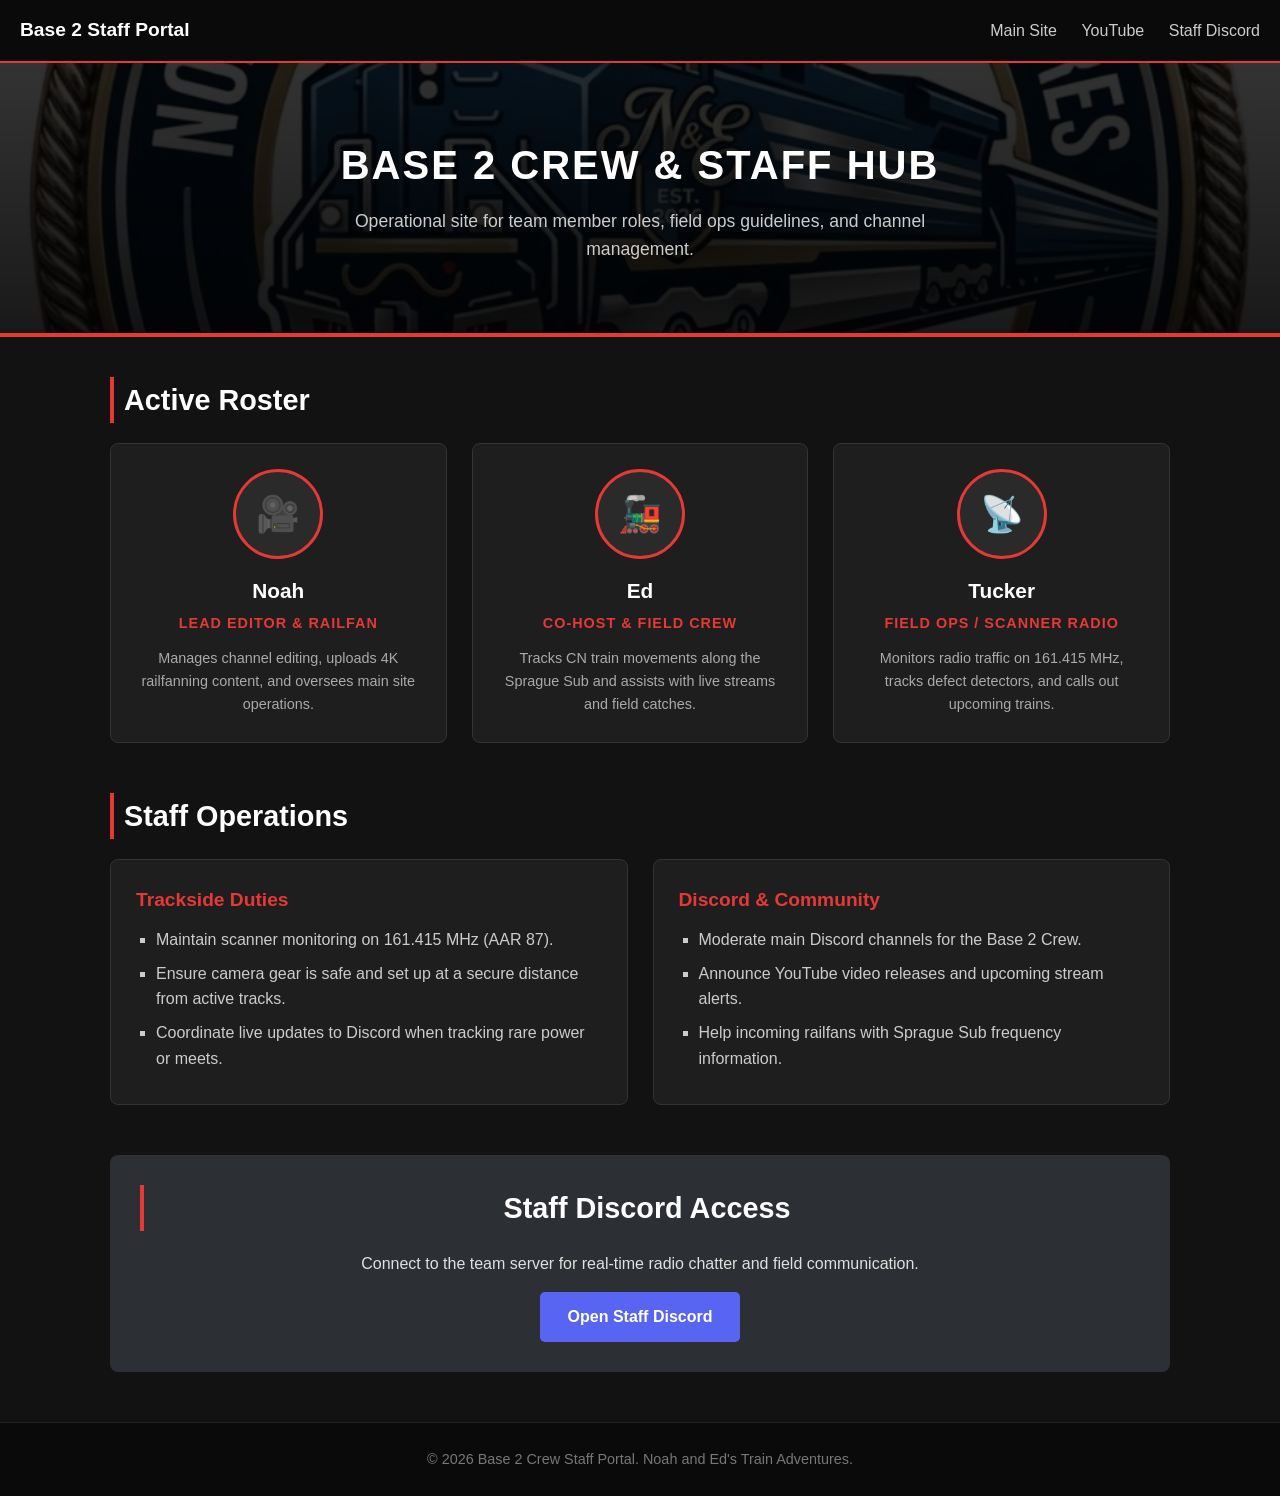
==== index.html @ 0d7846a9 "main" ====
<!DOCTYPE html>
<html lang="en">
<head>
    <meta charset="UTF-8">
    <meta name="viewport" content="width=device-width, initial-scale=1.0">
    <title>Base 2 Crew | Channel Staff Portal</title>
    <style>
        /* Modern Dark Theme Styling */
        * {
            box-sizing: border-box;
            margin: 0;
            padding: 0;
            font-family: 'Segoe UI', Tahoma, Geneva, Verdana, sans-serif;
        }

        body {
            background-color: #121212;
            color: #e0e0e0;
            line-height: 1.6;
        }

        /* Navigation Bar */
        nav {
            background-color: #0a0a0a;
            padding: 15px 20px;
            display: flex;
            justify-content: space-between;
            align-items: center;
            border-bottom: 2px solid #e53935;
        }

        nav .logo {
            font-size: 1.2rem;
            font-weight: bold;
            color: #fff;
            text-decoration: none;
        }

        nav .nav-links a {
            color: #ccc;
            text-decoration: none;
            margin-left: 20px;
            font-weight: 500;
            transition: color 0.3s ease;
        }

        nav .nav-links a:hover {
            color: #e53935;
        }

        /* Hero Header */
        header {
            background: linear-gradient(rgba(0, 0, 0, 0.8), rgba(0, 0, 0, 0.9)), 
                        url('logo.jpg') center/cover no-repeat;
            padding: 70px 20px;
            text-align: center;
            border-bottom: 4px solid #e53935;
        }

        header h1 {
            font-size: 2.5rem;
            color: #ffffff;
            margin-bottom: 10px;
            text-transform: uppercase;
            letter-spacing: 2px;
        }

        header p {
            font-size: 1.1rem;
            color: #cccccc;
            max-width: 600px;
            margin: 0 auto;
        }

        .container {
            max-width: 1100px;
            margin: 40px auto;
            padding: 0 20px;
        }

        h2 {
            font-size: 1.8rem;
            margin-bottom: 20px;
            color: #ffffff;
            border-left: 4px solid #e53935;
            padding-left: 10px;
        }

        /* Staff Roster Grid */
        .staff-grid {
            display: grid;
            grid-template-columns: repeat(auto-fit, minmax(280px, 1fr));
            gap: 25px;
            margin-bottom: 50px;
        }

        .staff-card {
            background-color: #1e1e1e;
            border-radius: 8px;
            border: 1px solid #333;
            padding: 25px;
            text-align: center;
            transition: transform 0.2s ease, border-color 0.2s ease;
        }

        .staff-card:hover {
            transform: translateY(-5px);
            border-color: #e53935;
        }

        .staff-avatar {
            width: 90px;
            height: 90px;
            border-radius: 50%;
            background-color: #2a2a2a;
            border: 3px solid #e53935;
            margin: 0 auto 15px auto;
            display: flex;
            align-items: center;
            justify-content: center;
            font-size: 2.2rem;
        }

        .staff-card h3 {
            color: #ffffff;
            font-size: 1.3rem;
            margin-bottom: 5px;
        }

        .staff-role {
            color: #e53935;
            font-weight: bold;
            font-size: 0.9rem;
            text-transform: uppercase;
            letter-spacing: 1px;
            margin-bottom: 12px;
            display: block;
        }

        .staff-desc {
            color: #aaa;
            font-size: 0.9rem;
        }

        /* Staff Guidelines & Ops Section */
        .ops-grid {
            display: grid;
            grid-template-columns: repeat(auto-fit, minmax(300px, 1fr));
            gap: 25px;
            margin-bottom: 50px;
        }

        .ops-card {
            background-color: #1e1e1e;
            padding: 25px;
            border-radius: 8px;
            border: 1px solid #333;
        }

        .ops-card h3 {
            color: #e53935;
            margin-bottom: 12px;
            font-size: 1.2rem;
        }

        .ops-card ul {
            list-style-type: square;
            margin-left: 20px;
            color: #ccc;
        }

        .ops-card li {
            margin-bottom: 8px;
        }

        /* Discord CTA */
        .discord-box {
            background-color: #2c2f33;
            padding: 30px;
            border-radius: 8px;
            text-align: center;
            margin-bottom: 50px;
        }

        .discord-btn {
            display: inline-block;
            background-color: #5865F2;
            color: white;
            padding: 12px 28px;
            border-radius: 5px;
            text-decoration: none;
            font-weight: bold;
            margin-top: 15px;
            transition: background 0.3s;
        }

        .discord-btn:hover {
            background-color: #4752C4;
        }

        footer {
            text-align: center;
            padding: 25px;
            background-color: #0a0a0a;
            color: #777;
            font-size: 0.9rem;
            border-top: 1px solid #222;
        }
    </style>
</head>
<body>

    <nav>
        <a href="index.html" class="logo">Base 2 Staff Portal</a>
        <div class="nav-links">
            <a href="https://noahandedsadventure.github.io/main-website/" target="_blank">Main Site</a>
            <a href="https://www.youtube.com/@NoahandEdsTrainadventures" target="_blank">YouTube</a>
            <a href="https://discord.com/invite/S9EEjTnTmt" target="_blank">Staff Discord</a>
        </div>
    </nav>

    <header>
        <h1>Base 2 Crew & Staff Hub</h1>
        <p>Operational site for team member roles, field ops guidelines, and channel management.</p>
    </header>

    <div class="container">

        <!-- Staff Roster Section -->
        <h2>Active Roster</h2>
        <div class="staff-grid">
            
            <div class="staff-card">
                <div class="staff-avatar">🎥</div>
                <h3>Noah</h3>
                <span class="staff-role">Lead Editor & Railfan</span>
                <p class="staff-desc">Manages channel editing, uploads 4K railfanning content, and oversees main site operations.</p>
            </div>

            <div class="staff-card">
                <div class="staff-avatar">🚂</div>
                <h3>Ed</h3>
                <span class="staff-role">Co-Host & Field Crew</span>
                <p class="staff-desc">Tracks CN train movements along the Sprague Sub and assists with live streams and field catches.</p>
            </div>

            <div class="staff-card">
                <div class="staff-avatar">📡</div>
                <h3>Tucker</h3>
                <span class="staff-role">Field Ops / Scanner Radio</span>
                <p class="staff-desc">Monitors radio traffic on 161.415 MHz, tracks defect detectors, and calls out upcoming trains.</p>
            </div>

        </div>

        <!-- Operations & Staff Responsibilities -->
        <h2>Staff Operations</h2>
        <div class="ops-grid">
            <div class="ops-card">
                <h3>Trackside Duties</h3>
                <ul>
                    <li>Maintain scanner monitoring on 161.415 MHz (AAR 87).</li>
                    <li>Ensure camera gear is safe and set up at a secure distance from active tracks.</li>
                    <li>Coordinate live updates to Discord when tracking rare power or meets.</li>
                </ul>
            </div>

            <div class="ops-card">
                <h3>Discord & Community</h3>
                <ul>
                    <li>Moderate main Discord channels for the Base 2 Crew.</li>
                    <li>Announce YouTube video releases and upcoming stream alerts.</li>
                    <li>Help incoming railfans with Sprague Sub frequency information.</li>
                </ul>
            </div>
        </div>

        <!-- Discord Access -->
        <div class="discord-box">
            <h2>Staff Discord Access</h2>
            <p>Connect to the team server for real-time radio chatter and field communication.</p>
            <a href="https://discord.com/invite/S9EEjTnTmt" target="_blank" class="discord-btn">Open Staff Discord</a>
        </div>

    </div>

    <footer>
        <p>&copy; 2026 Base 2 Crew Staff Portal. Noah and Ed's Train Adventures.</p>
    </footer>

</body>
</html>
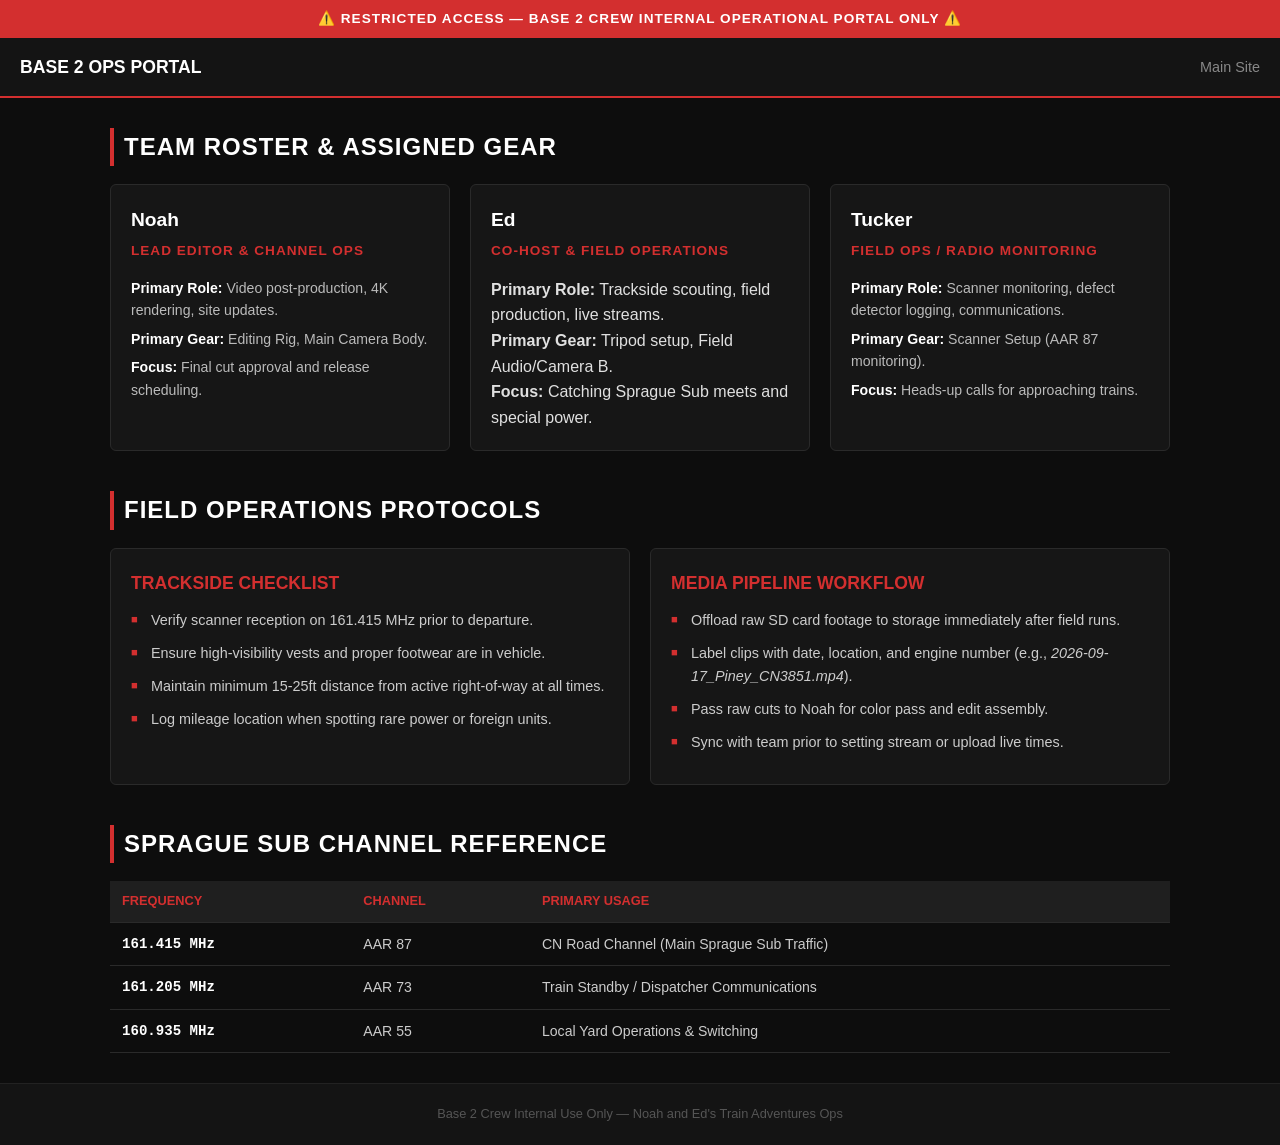
==== commit e94a661c: "Revamp staff portal layout and design Updated internal staff portal with new styling and content." ====
--- a/index.html
+++ b/index.html
@@ -3,9 +3,8 @@
 <head>
     <meta charset="UTF-8">
     <meta name="viewport" content="width=device-width, initial-scale=1.0">
-    <title>Base 2 Crew | Channel Staff Portal</title>
+    <title>[INTERNAL] Staff Ops Portal | Base 2 Crew</title>
     <style>
-        /* Modern Dark Theme Styling */
         * {
             box-sizing: border-box;
             margin: 0;
@@ -14,279 +13,306 @@
         }
 
         body {
-            background-color: #121212;
+            background-color: #0d0d0d;
             color: #e0e0e0;
             line-height: 1.6;
         }
 
+        /* Top Warning Banner */
+        .internal-banner {
+            background-color: #d32f2f;
+            color: #ffffff;
+            text-align: center;
+            padding: 8px 15px;
+            font-size: 0.85rem;
+            font-weight: bold;
+            letter-spacing: 1px;
+            text-transform: uppercase;
+        }
+
         /* Navigation Bar */
         nav {
-            background-color: #0a0a0a;
+            background-color: #141414;
             padding: 15px 20px;
             display: flex;
             justify-content: space-between;
             align-items: center;
-            border-bottom: 2px solid #e53935;
+            border-bottom: 2px solid #d32f2f;
         }
 
         nav .logo {
-            font-size: 1.2rem;
+            font-size: 1.1rem;
             font-weight: bold;
             color: #fff;
             text-decoration: none;
         }
 
         nav .nav-links a {
-            color: #ccc;
+            color: #888;
             text-decoration: none;
             margin-left: 20px;
+            font-size: 0.9rem;
             font-weight: 500;
             transition: color 0.3s ease;
         }
 
         nav .nav-links a:hover {
-            color: #e53935;
-        }
-
-        /* Hero Header */
-        header {
-            background: linear-gradient(rgba(0, 0, 0, 0.8), rgba(0, 0, 0, 0.9)), 
-                        url('logo.jpg') center/cover no-repeat;
-            padding: 70px 20px;
-            text-align: center;
-            border-bottom: 4px solid #e53935;
-        }
-
-        header h1 {
-            font-size: 2.5rem;
-            color: #ffffff;
-            margin-bottom: 10px;
-            text-transform: uppercase;
-            letter-spacing: 2px;
-        }
-
-        header p {
-            font-size: 1.1rem;
-            color: #cccccc;
-            max-width: 600px;
-            margin: 0 auto;
+            color: #d32f2f;
         }
 
         .container {
             max-width: 1100px;
-            margin: 40px auto;
+            margin: 30px auto;
             padding: 0 20px;
         }
 
         h2 {
-            font-size: 1.8rem;
-            margin-bottom: 20px;
+            font-size: 1.5rem;
+            margin-bottom: 18px;
             color: #ffffff;
-            border-left: 4px solid #e53935;
+            border-left: 4px solid #d32f2f;
             padding-left: 10px;
-        }
-
-        /* Staff Roster Grid */
-        .staff-grid {
+            text-transform: uppercase;
+            letter-spacing: 1px;
+        }
+
+        /* Internal Roster Cards */
+        .roster-grid {
             display: grid;
-            grid-template-columns: repeat(auto-fit, minmax(280px, 1fr));
-            gap: 25px;
-            margin-bottom: 50px;
+            grid-template-columns: repeat(auto-fit, minmax(300px, 1fr));
+            gap: 20px;
+            margin-bottom: 40px;
         }
 
         .staff-card {
-            background-color: #1e1e1e;
-            border-radius: 8px;
-            border: 1px solid #333;
-            padding: 25px;
-            text-align: center;
-            transition: transform 0.2s ease, border-color 0.2s ease;
-        }
-
-        .staff-card:hover {
-            transform: translateY(-5px);
-            border-color: #e53935;
-        }
-
-        .staff-avatar {
-            width: 90px;
-            height: 90px;
-            border-radius: 50%;
-            background-color: #2a2a2a;
-            border: 3px solid #e53935;
-            margin: 0 auto 15px auto;
-            display: flex;
-            align-items: center;
-            justify-content: center;
-            font-size: 2.2rem;
+            background-color: #161616;
+            border-radius: 6px;
+            border: 1px solid #2a2a2a;
+            padding: 20px;
         }
 
         .staff-card h3 {
             color: #ffffff;
-            font-size: 1.3rem;
-            margin-bottom: 5px;
+            font-size: 1.2rem;
+            margin-bottom: 4px;
         }
 
         .staff-role {
-            color: #e53935;
+            color: #d32f2f;
             font-weight: bold;
-            font-size: 0.9rem;
+            font-size: 0.85rem;
             text-transform: uppercase;
             letter-spacing: 1px;
-            margin-bottom: 12px;
+            margin-bottom: 15px;
             display: block;
         }
 
-        .staff-desc {
-            color: #aaa;
-            font-size: 0.9rem;
-        }
-
-        /* Staff Guidelines & Ops Section */
+        .staff-details {
+            font-size: 0.88rem;
+            color: #bbb;
+        }
+
+        .staff-details p {
+            margin-bottom: 6px;
+        }
+
+        .staff-details strong {
+            color: #fff;
+        }
+
+        /* Ops Grid */
         .ops-grid {
             display: grid;
-            grid-template-columns: repeat(auto-fit, minmax(300px, 1fr));
-            gap: 25px;
-            margin-bottom: 50px;
+            grid-template-columns: repeat(auto-fit, minmax(320px, 1fr));
+            gap: 20px;
+            margin-bottom: 40px;
         }
 
         .ops-card {
-            background-color: #1e1e1e;
-            padding: 25px;
-            border-radius: 8px;
-            border: 1px solid #333;
+            background-color: #161616;
+            padding: 20px;
+            border-radius: 6px;
+            border: 1px solid #2a2a2a;
         }
 
         .ops-card h3 {
-            color: #e53935;
+            color: #d32f2f;
             margin-bottom: 12px;
-            font-size: 1.2rem;
+            font-size: 1.1rem;
+            text-transform: uppercase;
         }
 
         .ops-card ul {
-            list-style-type: square;
-            margin-left: 20px;
+            list-style-type: none;
+        }
+
+        .ops-card li {
+            position: relative;
+            padding-left: 20px;
+            margin-bottom: 10px;
+            font-size: 0.9rem;
             color: #ccc;
         }
 
-        .ops-card li {
-            margin-bottom: 8px;
-        }
-
-        /* Discord CTA */
-        .discord-box {
-            background-color: #2c2f33;
-            padding: 30px;
-            border-radius: 8px;
-            text-align: center;
-            margin-bottom: 50px;
-        }
-
-        .discord-btn {
-            display: inline-block;
-            background-color: #5865F2;
-            color: white;
-            padding: 12px 28px;
-            border-radius: 5px;
-            text-decoration: none;
+        .ops-card li::before {
+            content: "■";
+            color: #d32f2f;
+            font-size: 0.7rem;
+            position: absolute;
+            left: 0;
+            top: 2px;
+        }
+
+        /* Radio Quick Ref Table */
+        .freq-table {
+            width: 100%;
+            border-collapse: collapse;
+            margin-top: 10px;
+            font-size: 0.88rem;
+        }
+
+        .freq-table th, .freq-table td {
+            padding: 10px 12px;
+            text-align: left;
+            border-bottom: 1px solid #2a2a2a;
+        }
+
+        .freq-table th {
+            background-color: #1f1f1f;
+            color: #d32f2f;
+            text-transform: uppercase;
+            font-size: 0.8rem;
+        }
+
+        .freq-table td {
+            color: #ccc;
+        }
+
+        .freq-table td.code {
+            font-family: monospace;
             font-weight: bold;
-            margin-top: 15px;
-            transition: background 0.3s;
-        }
-
-        .discord-btn:hover {
-            background-color: #4752C4;
+            color: #fff;
         }
 
         footer {
             text-align: center;
-            padding: 25px;
-            background-color: #0a0a0a;
-            color: #777;
-            font-size: 0.9rem;
+            padding: 20px;
+            background-color: #141414;
+            color: #555;
+            font-size: 0.8rem;
             border-top: 1px solid #222;
         }
     </style>
 </head>
 <body>
 
+    <div class="internal-banner">
+        ⚠️ RESTRICTED ACCESS — BASE 2 CREW INTERNAL OPERATIONAL PORTAL ONLY ⚠️
+    </div>
+
     <nav>
-        <a href="index.html" class="logo">Base 2 Staff Portal</a>
+        <a href="index.html" class="logo">BASE 2 OPS PORTAL</a>
         <div class="nav-links">
             <a href="https://noahandedsadventure.github.io/main-website/" target="_blank">Main Site</a>
-            <a href="https://www.youtube.com/@NoahandEdsTrainadventures" target="_blank">YouTube</a>
-            <a href="https://discord.com/invite/S9EEjTnTmt" target="_blank">Staff Discord</a>
         </div>
     </nav>
 
-    <header>
-        <h1>Base 2 Crew & Staff Hub</h1>
-        <p>Operational site for team member roles, field ops guidelines, and channel management.</p>
-    </header>
-
     <div class="container">
 
-        <!-- Staff Roster Section -->
-        <h2>Active Roster</h2>
-        <div class="staff-grid">
+        <!-- Internal Team Directory -->
+        <h2>Team Roster & Assigned Gear</h2>
+        <div class="roster-grid">
             
             <div class="staff-card">
-                <div class="staff-avatar">🎥</div>
                 <h3>Noah</h3>
-                <span class="staff-role">Lead Editor & Railfan</span>
-                <p class="staff-desc">Manages channel editing, uploads 4K railfanning content, and oversees main site operations.</p>
+                <span class="staff-role">Lead Editor & Channel Ops</span>
+                <div class="staff-details">
+                    <p><strong>Primary Role:</strong> Video post-production, 4K rendering, site updates.</p>
+                    <p><strong>Primary Gear:</strong> Editing Rig, Main Camera Body.</p>
+                    <p><strong>Focus:</strong> Final cut approval and release scheduling.</p>
+                </div>
             </div>
 
             <div class="staff-card">
-                <div class="staff-avatar">🚂</div>
                 <h3>Ed</h3>
-                <span class="staff-role">Co-Host & Field Crew</span>
-                <p class="staff-desc">Tracks CN train movements along the Sprague Sub and assists with live streams and field catches.</p>
+                <span class="staff-role">Co-Host & Field Operations</span>
+                <p class="staff-details">
+                    <p><strong>Primary Role:</strong> Trackside scouting, field production, live streams.</p>
+                    <p><strong>Primary Gear:</strong> Tripod setup, Field Audio/Camera B.</p>
+                    <p><strong>Focus:</strong> Catching Sprague Sub meets and special power.</p>
+                </p>
             </div>
 
             <div class="staff-card">
-                <div class="staff-avatar">📡</div>
                 <h3>Tucker</h3>
-                <span class="staff-role">Field Ops / Scanner Radio</span>
-                <p class="staff-desc">Monitors radio traffic on 161.415 MHz, tracks defect detectors, and calls out upcoming trains.</p>
+                <span class="staff-role">Field Ops / Radio Monitoring</span>
+                <div class="staff-details">
+                    <p><strong>Primary Role:</strong> Scanner monitoring, defect detector logging, communications.</p>
+                    <p><strong>Primary Gear:</strong> Scanner Setup (AAR 87 monitoring).</p>
+                    <p><strong>Focus:</strong> Heads-up calls for approaching trains.</p>
+                </div>
             </div>
 
         </div>
 
-        <!-- Operations & Staff Responsibilities -->
-        <h2>Staff Operations</h2>
+        <!-- Operations & Safety Checklist -->
+        <h2>Field Operations Protocols</h2>
         <div class="ops-grid">
             <div class="ops-card">
-                <h3>Trackside Duties</h3>
+                <h3>Trackside Checklist</h3>
                 <ul>
-                    <li>Maintain scanner monitoring on 161.415 MHz (AAR 87).</li>
-                    <li>Ensure camera gear is safe and set up at a secure distance from active tracks.</li>
-                    <li>Coordinate live updates to Discord when tracking rare power or meets.</li>
+                    <li>Verify scanner reception on 161.415 MHz prior to departure.</li>
+                    <li>Ensure high-visibility vests and proper footwear are in vehicle.</li>
+                    <li>Maintain minimum 15-25ft distance from active right-of-way at all times.</li>
+                    <li>Log mileage location when spotting rare power or foreign units.</li>
                 </ul>
             </div>
 
             <div class="ops-card">
-                <h3>Discord & Community</h3>
+                <h3>Media Pipeline Workflow</h3>
                 <ul>
-                    <li>Moderate main Discord channels for the Base 2 Crew.</li>
-                    <li>Announce YouTube video releases and upcoming stream alerts.</li>
-                    <li>Help incoming railfans with Sprague Sub frequency information.</li>
+                    <li>Offload raw SD card footage to storage immediately after field runs.</li>
+                    <li>Label clips with date, location, and engine number (e.g., <i>2026-09-17_Piney_CN3851.mp4</i>).</li>
+                    <li>Pass raw cuts to Noah for color pass and edit assembly.</li>
+                    <li>Sync with team prior to setting stream or upload live times.</li>
                 </ul>
             </div>
         </div>
 
-        <!-- Discord Access -->
-        <div class="discord-box">
-            <h2>Staff Discord Access</h2>
-            <p>Connect to the team server for real-time radio chatter and field communication.</p>
-            <a href="https://discord.com/invite/S9EEjTnTmt" target="_blank" class="discord-btn">Open Staff Discord</a>
-        </div>
+        <!-- Technical Radio Reference -->
+        <h2>Sprague Sub Channel Reference</h2>
+        <table class="freq-table">
+            <thead>
+                <tr>
+                    <th>Frequency</th>
+                    <th>Channel</th>
+                    <th>Primary Usage</th>
+                </tr>
+            </thead>
+            <tbody>
+                <tr>
+                    <td class="code">161.415 MHz</td>
+                    <td>AAR 87</td>
+                    <td>CN Road Channel (Main Sprague Sub Traffic)</td>
+                </tr>
+                <tr>
+                    <td class="code">161.205 MHz</td>
+                    <td>AAR 73</td>
+                    <td>Train Standby / Dispatcher Communications</td>
+                </tr>
+                <tr>
+                    <td class="code">160.935 MHz</td>
+                    <td>AAR 55</td>
+                    <td>Local Yard Operations & Switching</td>
+                </tr>
+            </tbody>
+        </table>
 
     </div>
 
     <footer>
-        <p>&copy; 2026 Base 2 Crew Staff Portal. Noah and Ed's Train Adventures.</p>
+        <p>Base 2 Crew Internal Use Only — Noah and Ed's Train Adventures Ops</p>
     </footer>
 
 </body>
-</html>+</html>
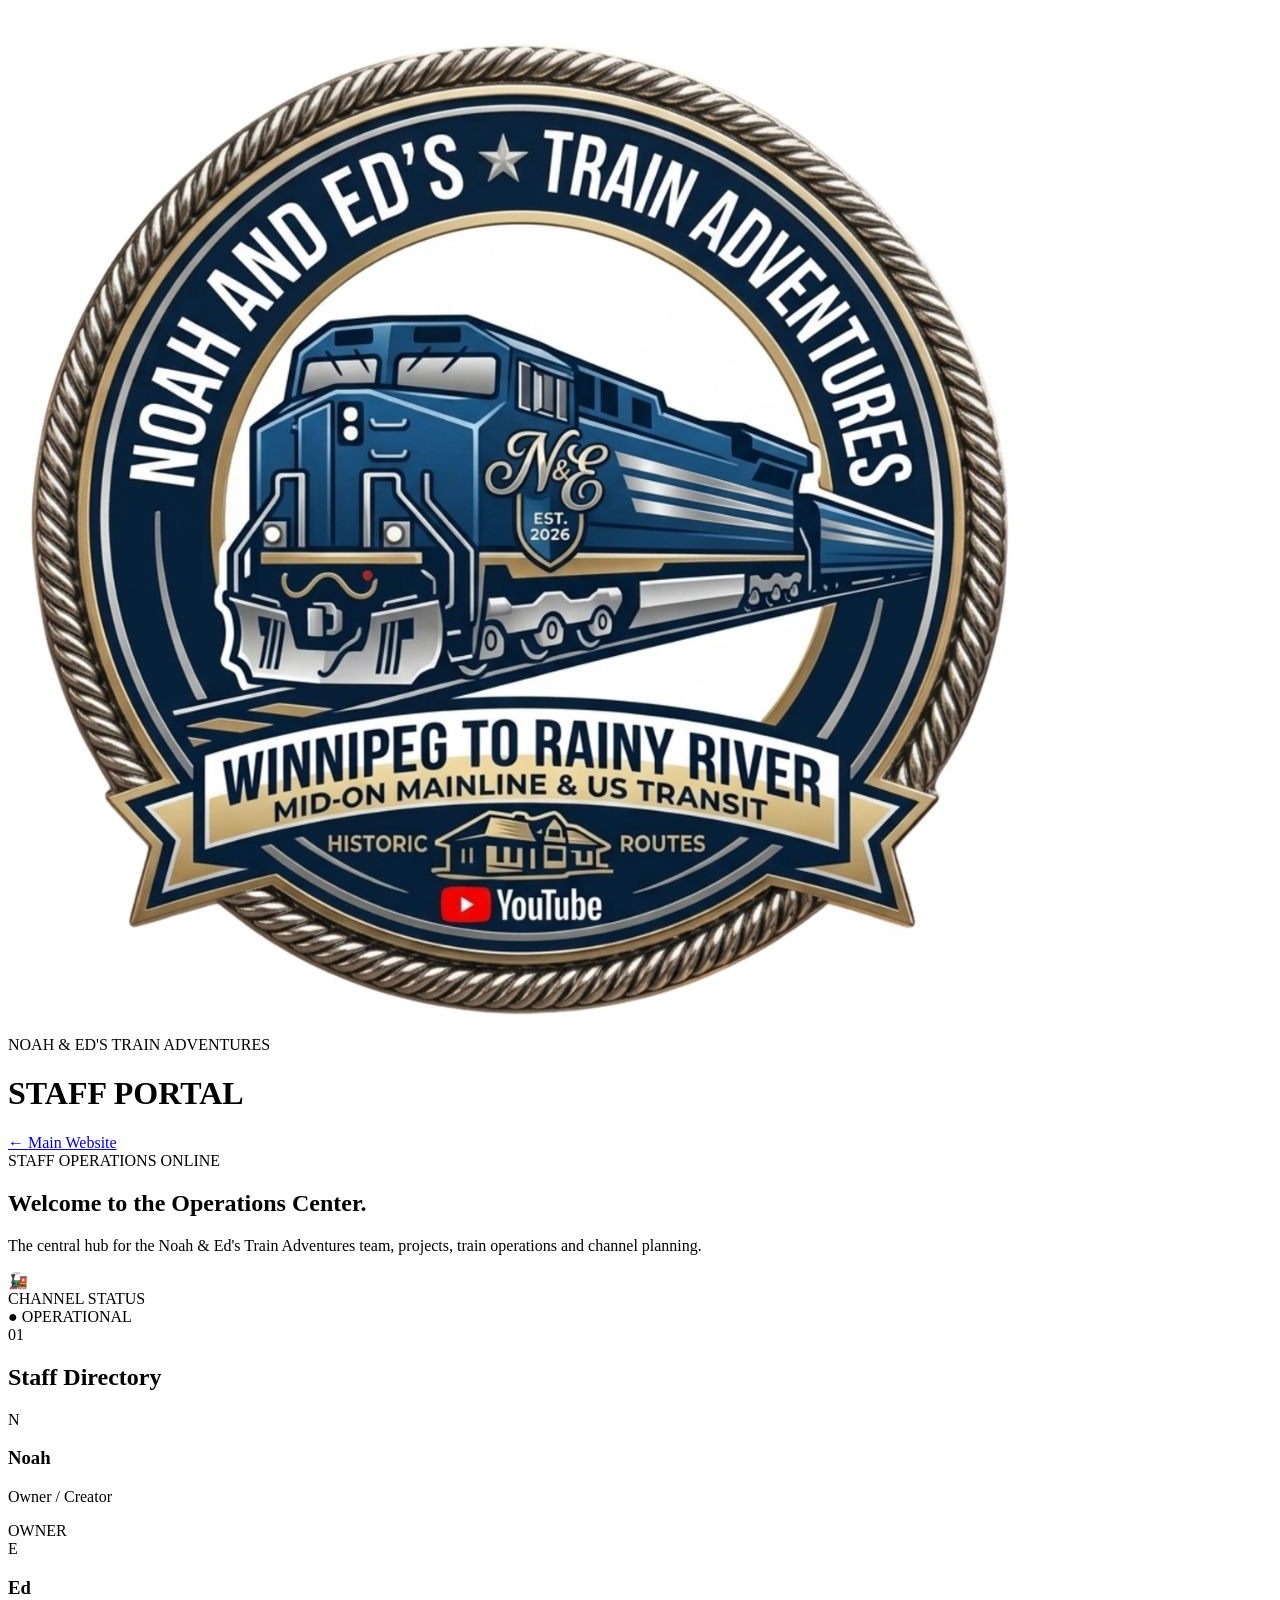
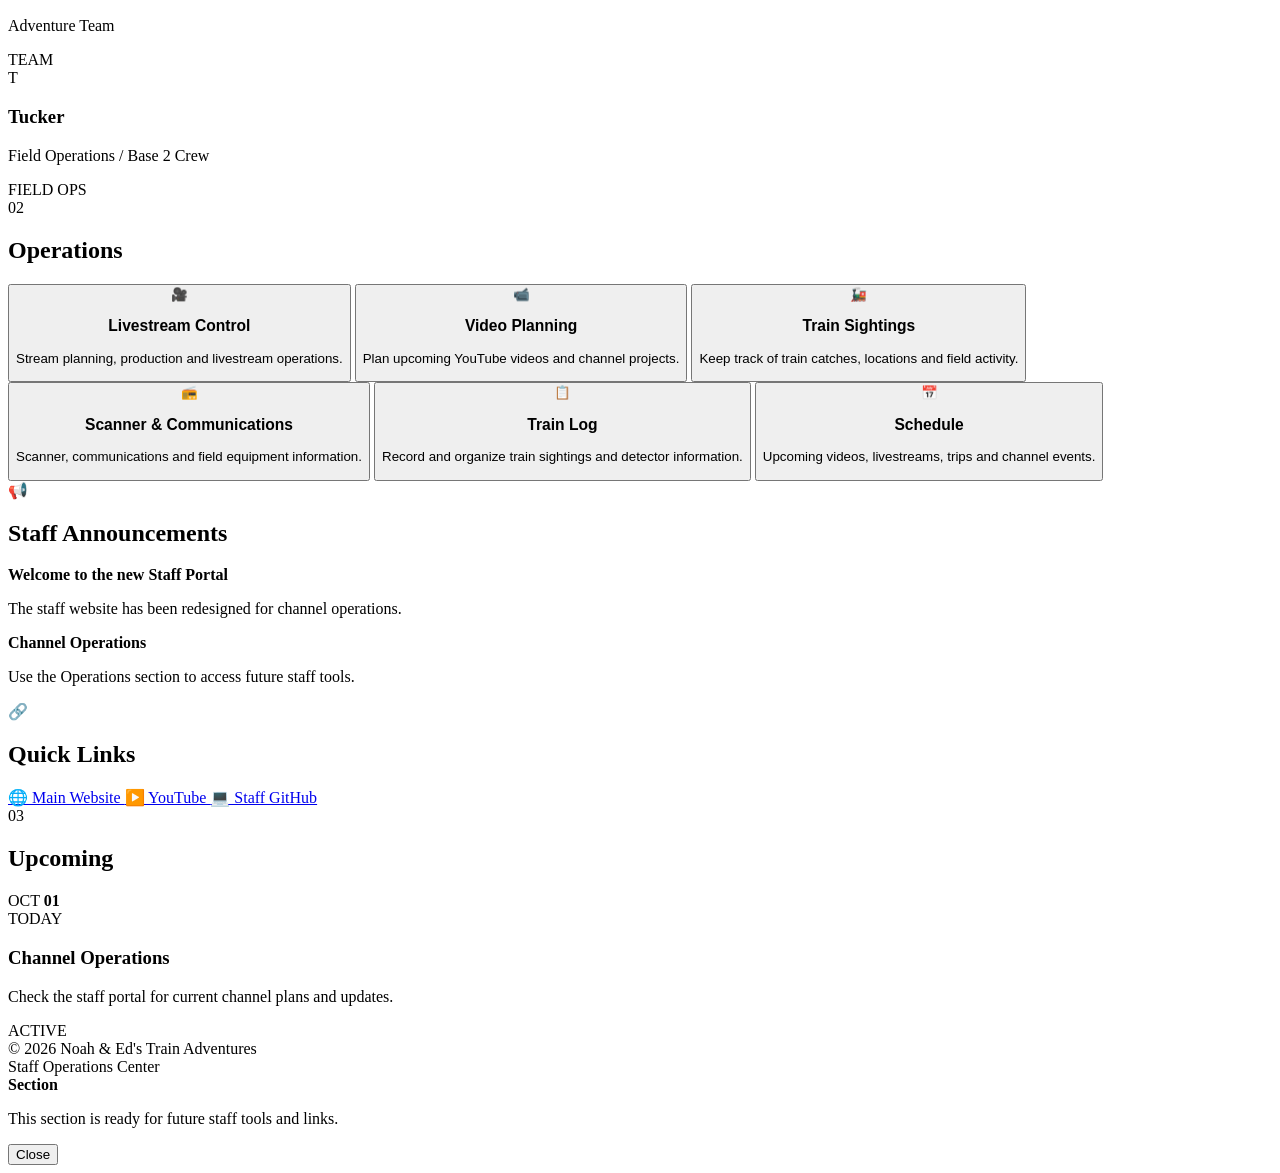
==== commit 21b56549: "Update index.html" ====
--- a/index.html
+++ b/index.html
@@ -3,316 +3,525 @@
 <head>
     <meta charset="UTF-8">
     <meta name="viewport" content="width=device-width, initial-scale=1.0">
-    <title>[INTERNAL] Staff Ops Portal | Base 2 Crew</title>
-    <style>
-        * {
-            box-sizing: border-box;
-            margin: 0;
-            padding: 0;
-            font-family: 'Segoe UI', Tahoma, Geneva, Verdana, sans-serif;
-        }
-
-        body {
-            background-color: #0d0d0d;
-            color: #e0e0e0;
-            line-height: 1.6;
-        }
-
-        /* Top Warning Banner */
-        .internal-banner {
-            background-color: #d32f2f;
-            color: #ffffff;
-            text-align: center;
-            padding: 8px 15px;
-            font-size: 0.85rem;
-            font-weight: bold;
-            letter-spacing: 1px;
-            text-transform: uppercase;
-        }
-
-        /* Navigation Bar */
-        nav {
-            background-color: #141414;
-            padding: 15px 20px;
-            display: flex;
-            justify-content: space-between;
-            align-items: center;
-            border-bottom: 2px solid #d32f2f;
-        }
-
-        nav .logo {
-            font-size: 1.1rem;
-            font-weight: bold;
-            color: #fff;
-            text-decoration: none;
-        }
-
-        nav .nav-links a {
-            color: #888;
-            text-decoration: none;
-            margin-left: 20px;
-            font-size: 0.9rem;
-            font-weight: 500;
-            transition: color 0.3s ease;
-        }
-
-        nav .nav-links a:hover {
-            color: #d32f2f;
-        }
-
-        .container {
-            max-width: 1100px;
-            margin: 30px auto;
-            padding: 0 20px;
-        }
-
-        h2 {
-            font-size: 1.5rem;
-            margin-bottom: 18px;
-            color: #ffffff;
-            border-left: 4px solid #d32f2f;
-            padding-left: 10px;
-            text-transform: uppercase;
-            letter-spacing: 1px;
-        }
-
-        /* Internal Roster Cards */
-        .roster-grid {
-            display: grid;
-            grid-template-columns: repeat(auto-fit, minmax(300px, 1fr));
-            gap: 20px;
-            margin-bottom: 40px;
-        }
-
-        .staff-card {
-            background-color: #161616;
-            border-radius: 6px;
-            border: 1px solid #2a2a2a;
-            padding: 20px;
-        }
-
-        .staff-card h3 {
-            color: #ffffff;
-            font-size: 1.2rem;
-            margin-bottom: 4px;
-        }
-
-        .staff-role {
-            color: #d32f2f;
-            font-weight: bold;
-            font-size: 0.85rem;
-            text-transform: uppercase;
-            letter-spacing: 1px;
-            margin-bottom: 15px;
-            display: block;
-        }
-
-        .staff-details {
-            font-size: 0.88rem;
-            color: #bbb;
-        }
-
-        .staff-details p {
-            margin-bottom: 6px;
-        }
-
-        .staff-details strong {
-            color: #fff;
-        }
-
-        /* Ops Grid */
-        .ops-grid {
-            display: grid;
-            grid-template-columns: repeat(auto-fit, minmax(320px, 1fr));
-            gap: 20px;
-            margin-bottom: 40px;
-        }
-
-        .ops-card {
-            background-color: #161616;
-            padding: 20px;
-            border-radius: 6px;
-            border: 1px solid #2a2a2a;
-        }
-
-        .ops-card h3 {
-            color: #d32f2f;
-            margin-bottom: 12px;
-            font-size: 1.1rem;
-            text-transform: uppercase;
-        }
-
-        .ops-card ul {
-            list-style-type: none;
-        }
-
-        .ops-card li {
-            position: relative;
-            padding-left: 20px;
-            margin-bottom: 10px;
-            font-size: 0.9rem;
-            color: #ccc;
-        }
-
-        .ops-card li::before {
-            content: "■";
-            color: #d32f2f;
-            font-size: 0.7rem;
-            position: absolute;
-            left: 0;
-            top: 2px;
-        }
-
-        /* Radio Quick Ref Table */
-        .freq-table {
-            width: 100%;
-            border-collapse: collapse;
-            margin-top: 10px;
-            font-size: 0.88rem;
-        }
-
-        .freq-table th, .freq-table td {
-            padding: 10px 12px;
-            text-align: left;
-            border-bottom: 1px solid #2a2a2a;
-        }
-
-        .freq-table th {
-            background-color: #1f1f1f;
-            color: #d32f2f;
-            text-transform: uppercase;
-            font-size: 0.8rem;
-        }
-
-        .freq-table td {
-            color: #ccc;
-        }
-
-        .freq-table td.code {
-            font-family: monospace;
-            font-weight: bold;
-            color: #fff;
-        }
-
-        footer {
-            text-align: center;
-            padding: 20px;
-            background-color: #141414;
-            color: #555;
-            font-size: 0.8rem;
-            border-top: 1px solid #222;
-        }
-    </style>
+
+    <title>Staff Portal | Noah & Ed's Train Adventures</title>
+
+    <link rel="stylesheet" href="style.css">
 </head>
+
 <body>
 
-    <div class="internal-banner">
-        ⚠️ RESTRICTED ACCESS — BASE 2 CREW INTERNAL OPERATIONAL PORTAL ONLY ⚠️
+<header class="topbar">
+
+    <div class="brand">
+
+        <img src="logo.jpg"
+             alt="Noah & Ed's Train Adventures"
+             class="logo">
+
+        <div>
+            <div class="eyebrow">
+                NOAH & ED'S TRAIN ADVENTURES
+            </div>
+
+            <h1>STAFF PORTAL</h1>
+        </div>
+
     </div>
 
-    <nav>
-        <a href="index.html" class="logo">BASE 2 OPS PORTAL</a>
-        <div class="nav-links">
-            <a href="https://noahandedsadventure.github.io/main-website/" target="_blank">Main Site</a>
-        </div>
-    </nav>
-
-    <div class="container">
-
-        <!-- Internal Team Directory -->
-        <h2>Team Roster & Assigned Gear</h2>
-        <div class="roster-grid">
-            
+    <a
+        href="https://noahandedsadventure.github.io/main-website/"
+        class="back-button">
+        ← Main Website
+    </a>
+
+</header>
+
+
+<main>
+
+    <!-- HERO -->
+
+    <section class="hero">
+
+        <div class="hero-content">
+
+            <div class="online-status">
+                <span class="status-dot"></span>
+                STAFF OPERATIONS ONLINE
+            </div>
+
+            <h2>
+                Welcome to the
+                <span>Operations Center.</span>
+            </h2>
+
+            <p>
+                The central hub for the Noah & Ed's Train Adventures
+                team, projects, train operations and channel planning.
+            </p>
+
+        </div>
+
+
+        <div class="status-card">
+
+            <div class="train-icon">
+                🚂
+            </div>
+
+            <div>
+                <div class="status-title">
+                    CHANNEL STATUS
+                </div>
+
+                <div class="status-online">
+                    ● OPERATIONAL
+                </div>
+            </div>
+
+        </div>
+
+    </section>
+
+
+
+    <!-- STAFF -->
+
+    <section class="section">
+
+        <div class="section-header">
+
+            <span>01</span>
+
+            <h2>Staff Directory</h2>
+
+        </div>
+
+
+        <div class="staff-grid">
+
+
+            <div class="staff-card owner">
+
+                <div class="avatar">
+                    N
+                </div>
+
+                <div>
+
+                    <h3>Noah</h3>
+
+                    <p>
+                        Owner / Creator
+                    </p>
+
+                    <span class="badge">
+                        OWNER
+                    </span>
+
+                </div>
+
+            </div>
+
+
+
             <div class="staff-card">
-                <h3>Noah</h3>
-                <span class="staff-role">Lead Editor & Channel Ops</span>
-                <div class="staff-details">
-                    <p><strong>Primary Role:</strong> Video post-production, 4K rendering, site updates.</p>
-                    <p><strong>Primary Gear:</strong> Editing Rig, Main Camera Body.</p>
-                    <p><strong>Focus:</strong> Final cut approval and release scheduling.</p>
-                </div>
-            </div>
+
+                <div class="avatar">
+                    E
+                </div>
+
+                <div>
+
+                    <h3>Ed</h3>
+
+                    <p>
+                        Adventure Team
+                    </p>
+
+                    <span class="badge">
+                        TEAM
+                    </span>
+
+                </div>
+
+            </div>
+
+
 
             <div class="staff-card">
-                <h3>Ed</h3>
-                <span class="staff-role">Co-Host & Field Operations</span>
-                <p class="staff-details">
-                    <p><strong>Primary Role:</strong> Trackside scouting, field production, live streams.</p>
-                    <p><strong>Primary Gear:</strong> Tripod setup, Field Audio/Camera B.</p>
-                    <p><strong>Focus:</strong> Catching Sprague Sub meets and special power.</p>
-                </p>
-            </div>
-
-            <div class="staff-card">
-                <h3>Tucker</h3>
-                <span class="staff-role">Field Ops / Radio Monitoring</span>
-                <div class="staff-details">
-                    <p><strong>Primary Role:</strong> Scanner monitoring, defect detector logging, communications.</p>
-                    <p><strong>Primary Gear:</strong> Scanner Setup (AAR 87 monitoring).</p>
-                    <p><strong>Focus:</strong> Heads-up calls for approaching trains.</p>
-                </div>
-            </div>
-
-        </div>
-
-        <!-- Operations & Safety Checklist -->
-        <h2>Field Operations Protocols</h2>
-        <div class="ops-grid">
-            <div class="ops-card">
-                <h3>Trackside Checklist</h3>
-                <ul>
-                    <li>Verify scanner reception on 161.415 MHz prior to departure.</li>
-                    <li>Ensure high-visibility vests and proper footwear are in vehicle.</li>
-                    <li>Maintain minimum 15-25ft distance from active right-of-way at all times.</li>
-                    <li>Log mileage location when spotting rare power or foreign units.</li>
-                </ul>
-            </div>
-
-            <div class="ops-card">
-                <h3>Media Pipeline Workflow</h3>
-                <ul>
-                    <li>Offload raw SD card footage to storage immediately after field runs.</li>
-                    <li>Label clips with date, location, and engine number (e.g., <i>2026-09-17_Piney_CN3851.mp4</i>).</li>
-                    <li>Pass raw cuts to Noah for color pass and edit assembly.</li>
-                    <li>Sync with team prior to setting stream or upload live times.</li>
-                </ul>
-            </div>
-        </div>
-
-        <!-- Technical Radio Reference -->
-        <h2>Sprague Sub Channel Reference</h2>
-        <table class="freq-table">
-            <thead>
-                <tr>
-                    <th>Frequency</th>
-                    <th>Channel</th>
-                    <th>Primary Usage</th>
-                </tr>
-            </thead>
-            <tbody>
-                <tr>
-                    <td class="code">161.415 MHz</td>
-                    <td>AAR 87</td>
-                    <td>CN Road Channel (Main Sprague Sub Traffic)</td>
-                </tr>
-                <tr>
-                    <td class="code">161.205 MHz</td>
-                    <td>AAR 73</td>
-                    <td>Train Standby / Dispatcher Communications</td>
-                </tr>
-                <tr>
-                    <td class="code">160.935 MHz</td>
-                    <td>AAR 55</td>
-                    <td>Local Yard Operations & Switching</td>
-                </tr>
-            </tbody>
-        </table>
-
+
+                <div class="avatar">
+                    T
+                </div>
+
+                <div>
+
+                    <h3>Tucker</h3>
+
+                    <p>
+                        Field Operations / Base 2 Crew
+                    </p>
+
+                    <span class="badge">
+                        FIELD OPS
+                    </span>
+
+                </div>
+
+            </div>
+
+
+        </div>
+
+    </section>
+
+
+
+    <!-- OPERATIONS -->
+
+    <section class="section">
+
+        <div class="section-header">
+
+            <span>02</span>
+
+            <h2>Operations</h2>
+
+        </div>
+
+
+        <div class="tools-grid">
+
+
+            <button class="tool-card"
+                    onclick="showNotice('Livestream Control')">
+
+                <div class="tool-icon">
+                    🎥
+                </div>
+
+                <h3>
+                    Livestream Control
+                </h3>
+
+                <p>
+                    Stream planning, production and
+                    livestream operations.
+                </p>
+
+            </button>
+
+
+
+            <button class="tool-card"
+                    onclick="showNotice('Video Planning')">
+
+                <div class="tool-icon">
+                    📹
+                </div>
+
+                <h3>
+                    Video Planning
+                </h3>
+
+                <p>
+                    Plan upcoming YouTube videos
+                    and channel projects.
+                </p>
+
+            </button>
+
+
+
+            <button class="tool-card"
+                    onclick="showNotice('Train Sightings')">
+
+                <div class="tool-icon">
+                    🚂
+                </div>
+
+                <h3>
+                    Train Sightings
+                </h3>
+
+                <p>
+                    Keep track of train catches,
+                    locations and field activity.
+                </p>
+
+            </button>
+
+
+
+            <button class="tool-card"
+                    onclick="showNotice('Scanner & Communications')">
+
+                <div class="tool-icon">
+                    📻
+                </div>
+
+                <h3>
+                    Scanner & Communications
+                </h3>
+
+                <p>
+                    Scanner, communications and
+                    field equipment information.
+                </p>
+
+            </button>
+
+
+
+            <button class="tool-card"
+                    onclick="showNotice('Train Log')">
+
+                <div class="tool-icon">
+                    📋
+                </div>
+
+                <h3>
+                    Train Log
+                </h3>
+
+                <p>
+                    Record and organize train
+                    sightings and detector information.
+                </p>
+
+            </button>
+
+
+
+            <button class="tool-card"
+                    onclick="showNotice('Schedule')">
+
+                <div class="tool-icon">
+                    📅
+                </div>
+
+                <h3>
+                    Schedule
+                </h3>
+
+                <p>
+                    Upcoming videos, livestreams,
+                    trips and channel events.
+                </p>
+
+            </button>
+
+
+        </div>
+
+    </section>
+
+
+
+    <!-- ANNOUNCEMENTS -->
+
+    <section class="two-column section">
+
+
+        <div class="panel">
+
+            <div class="panel-header">
+
+                <span>📢</span>
+
+                <h2>
+                    Staff Announcements
+                </h2>
+
+            </div>
+
+
+            <div class="announcement">
+
+                <span class="announcement-dot"></span>
+
+                <div>
+
+                    <strong>
+                        Welcome to the new Staff Portal
+                    </strong>
+
+                    <p>
+                        The staff website has been redesigned
+                        for channel operations.
+                    </p>
+
+                </div>
+
+            </div>
+
+
+            <div class="announcement">
+
+                <span class="announcement-dot"></span>
+
+                <div>
+
+                    <strong>
+                        Channel Operations
+                    </strong>
+
+                    <p>
+                        Use the Operations section to access
+                        future staff tools.
+                    </p>
+
+                </div>
+
+            </div>
+
+
+        </div>
+
+
+
+        <!-- QUICK LINKS -->
+
+        <div class="panel">
+
+            <div class="panel-header">
+
+                <span>🔗</span>
+
+                <h2>
+                    Quick Links
+                </h2>
+
+            </div>
+
+
+            <div class="quick-links">
+
+                <a href="https://noahandedsadventure.github.io/main-website/">
+                    🌐 Main Website
+                </a>
+
+
+                <a
+                    href="https://www.youtube.com/"
+                    target="_blank">
+                    ▶️ YouTube
+                </a>
+
+
+                <a
+                    href="https://github.com/Noahandedsadventure/staffpage"
+                    target="_blank">
+                    💻 Staff GitHub
+                </a>
+
+            </div>
+
+        </div>
+
+
+    </section>
+
+
+
+    <!-- UPCOMING -->
+
+    <section class="section">
+
+        <div class="section-header">
+
+            <span>03</span>
+
+            <h2>
+                Upcoming
+            </h2>
+
+        </div>
+
+
+        <div class="upcoming-card">
+
+            <div class="calendar">
+
+                <span id="month">
+                    OCT
+                </span>
+
+                <strong id="day">
+                    01
+                </strong>
+
+            </div>
+
+
+            <div class="upcoming-info">
+
+                <span class="today">
+                    TODAY
+                </span>
+
+                <h3>
+                    Channel Operations
+                </h3>
+
+                <p>
+                    Check the staff portal for
+                    current channel plans and updates.
+                </p>
+
+            </div>
+
+
+            <div class="active">
+                ACTIVE
+            </div>
+
+        </div>
+
+    </section>
+
+</main>
+
+
+
+<footer>
+
+    <div>
+        © 2026 Noah & Ed's Train Adventures
     </div>
 
-    <footer>
-        <p>Base 2 Crew Internal Use Only — Noah and Ed's Train Adventures Ops</p>
-    </footer>
+    <div>
+        Staff Operations Center
+    </div>
+
+</footer>
+
+
+
+<!-- NOTICE -->
+
+<div id="notice" class="notice">
+
+    <strong id="noticeTitle">
+        Section
+    </strong>
+
+    <p>
+        This section is ready for future
+        staff tools and links.
+    </p>
+
+    <button onclick="closeNotice()">
+        Close
+    </button>
+
+</div>
+
+
+
+<script src="script.js"></script>
 
 </body>
 </html>
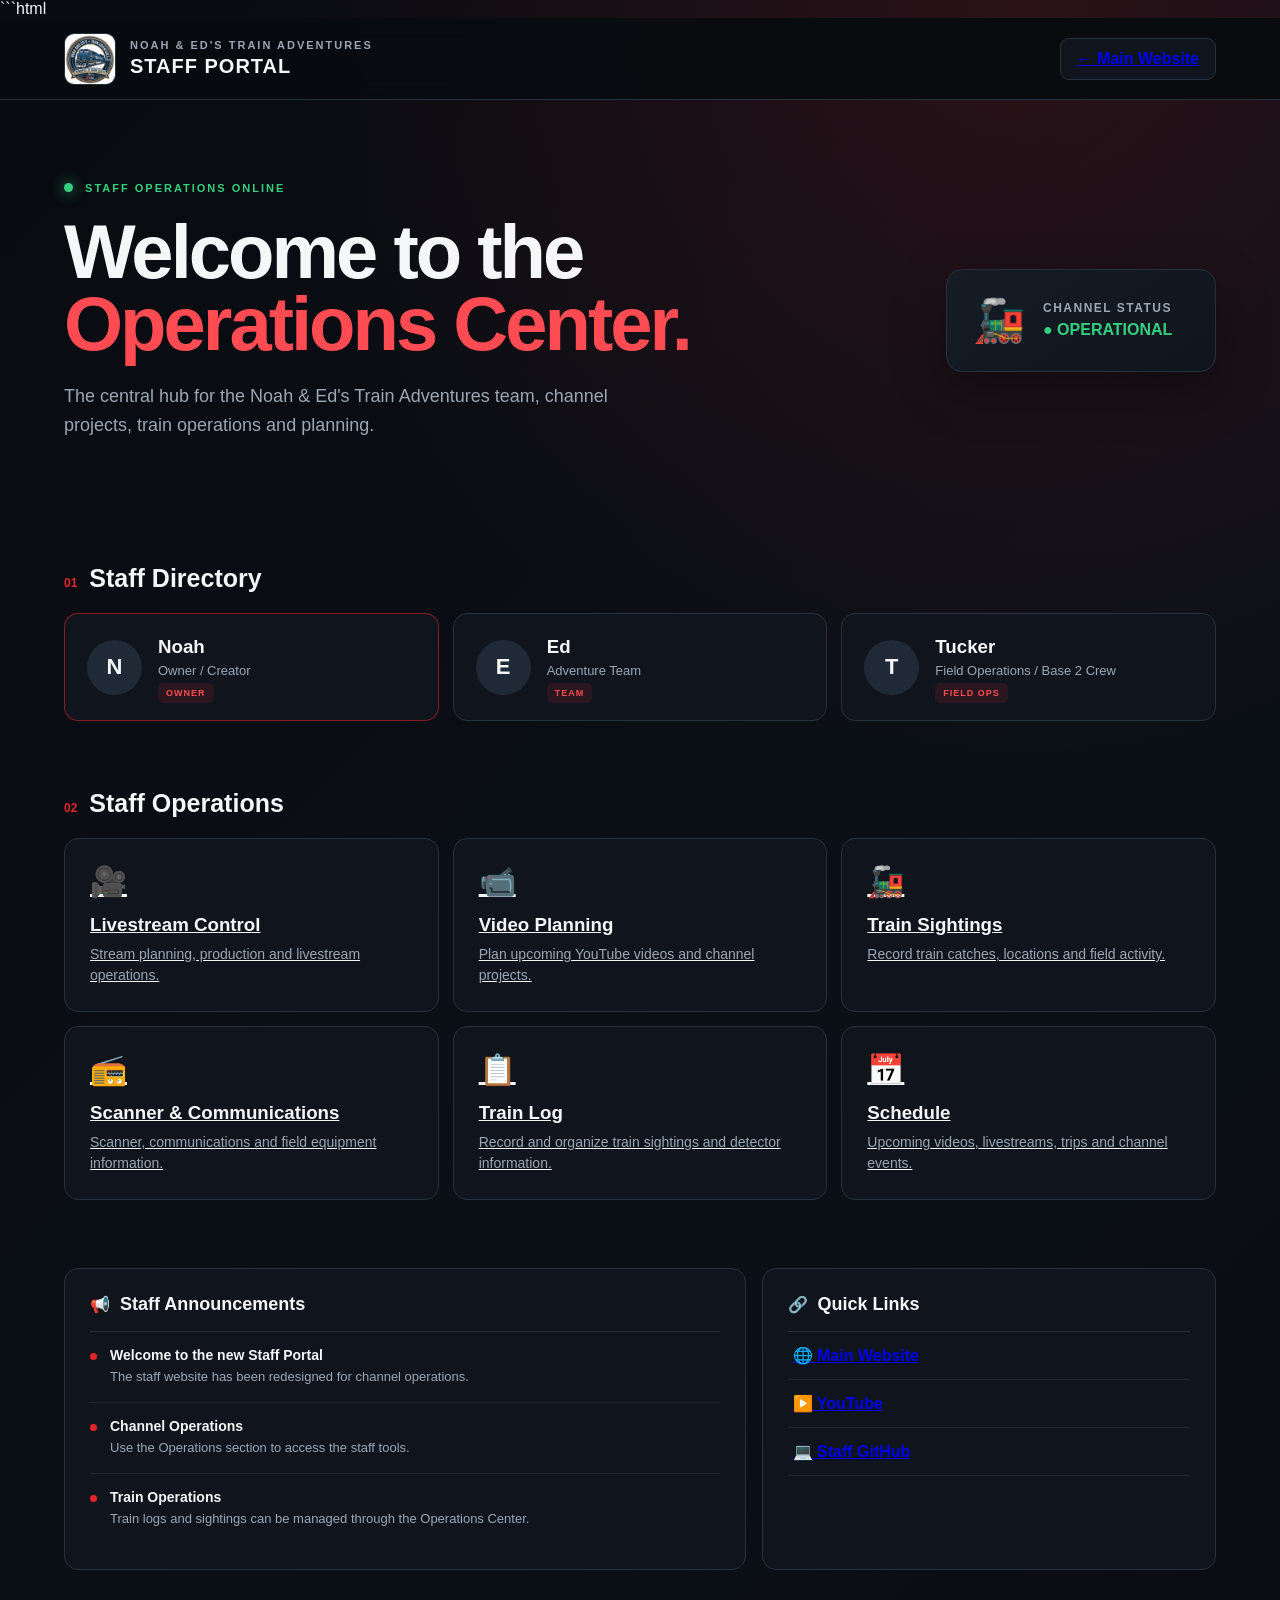
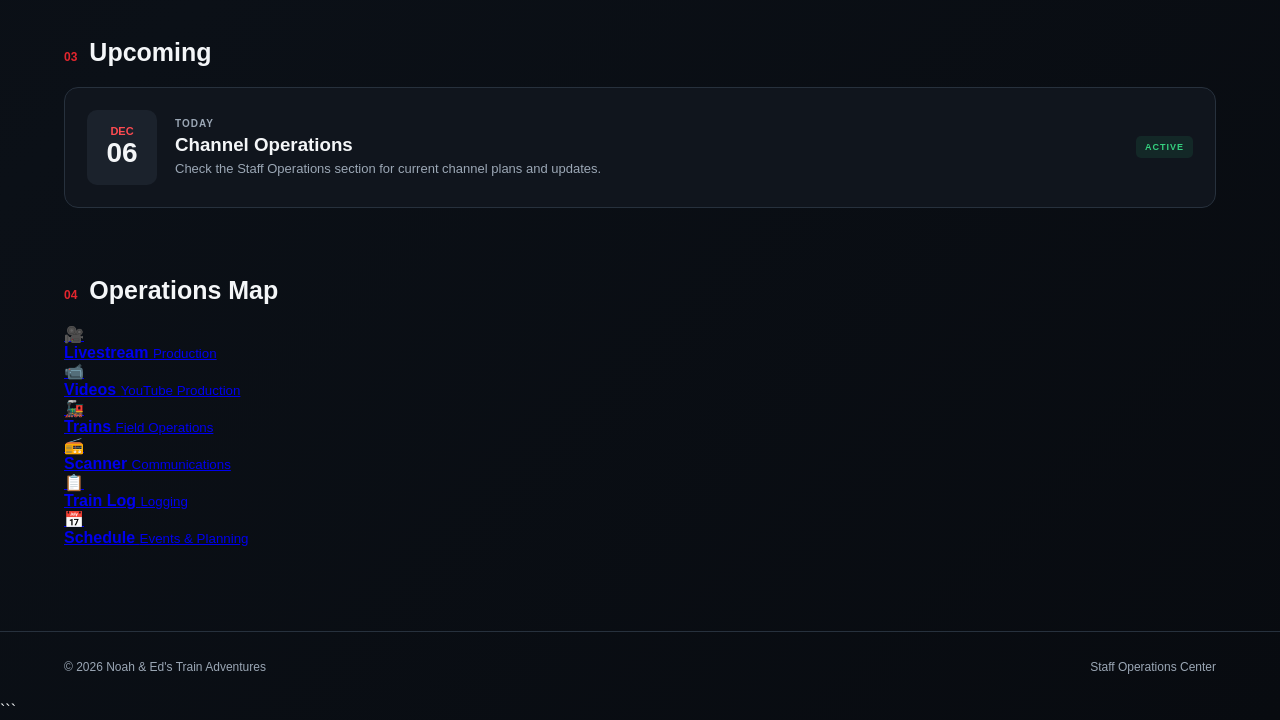
==== commit 4e8e8cdf: "Update index.html" ====
--- a/index.html
+++ b/index.html
@@ -1,67 +1,119 @@
+```html
 <!DOCTYPE html>
 <html lang="en">
+
 <head>
+
     <meta charset="UTF-8">
-    <meta name="viewport" content="width=device-width, initial-scale=1.0">
-
-    <title>Staff Portal | Noah & Ed's Train Adventures</title>
+
+    <meta
+        name="viewport"
+        content="width=device-width, initial-scale=1.0"
+    >
+
+    <meta
+        name="description"
+        content="Noah & Ed's Train Adventures Staff Portal"
+    >
+
+    <title>
+        Staff Portal | Noah & Ed's Train Adventures
+    </title>
 
     <link rel="stylesheet" href="style.css">
+
 </head>
 
+
 <body>
 
+
+<!-- =========================================
+     TOP NAVIGATION
+========================================= -->
+
 <header class="topbar">
 
     <div class="brand">
 
-        <img src="logo.jpg"
-             alt="Noah & Ed's Train Adventures"
-             class="logo">
-
-        <div>
+        <img
+            src="logo.jpg"
+            alt="Noah & Ed's Train Adventures"
+            class="logo"
+        >
+
+        <div class="brand-text">
+
             <div class="eyebrow">
                 NOAH & ED'S TRAIN ADVENTURES
             </div>
 
-            <h1>STAFF PORTAL</h1>
+            <h1>
+                STAFF PORTAL
+            </h1>
+
         </div>
 
     </div>
+
 
     <a
         href="https://noahandedsadventure.github.io/main-website/"
-        class="back-button">
+        class="back-button"
+    >
         ← Main Website
     </a>
 
 </header>
 
 
+
+<!-- =========================================
+     MAIN CONTENT
+========================================= -->
+
 <main>
 
-    <!-- HERO -->
+
+    <!-- =====================================
+         HERO
+    ====================================== -->
 
     <section class="hero">
 
         <div class="hero-content">
 
             <div class="online-status">
+
                 <span class="status-dot"></span>
+
                 STAFF OPERATIONS ONLINE
-            </div>
+
+            </div>
+
 
             <h2>
+
                 Welcome to the
-                <span>Operations Center.</span>
+
+                <span>
+                    Operations Center.
+                </span>
+
             </h2>
 
+
             <p>
-                The central hub for the Noah & Ed's Train Adventures
-                team, projects, train operations and channel planning.
+
+                The central hub for the
+                Noah & Ed's Train Adventures
+                team, channel projects,
+                train operations and planning.
+
             </p>
 
         </div>
+
 
 
         <div class="status-card">
@@ -70,14 +122,18 @@
                 🚂
             </div>
 
+
             <div>
+
                 <div class="status-title">
                     CHANNEL STATUS
                 </div>
 
+
                 <div class="status-online">
                     ● OPERATIONAL
                 </div>
+
             </div>
 
         </div>
@@ -86,21 +142,30 @@
 
 
 
-    <!-- STAFF -->
+    <!-- =====================================
+         STAFF DIRECTORY
+    ====================================== -->
 
     <section class="section">
 
         <div class="section-header">
 
-            <span>01</span>
-
-            <h2>Staff Directory</h2>
-
-        </div>
+            <span>
+                01
+            </span>
+
+            <h2>
+                Staff Directory
+            </h2>
+
+        </div>
+
 
 
         <div class="staff-grid">
 
+
+            <!-- NOAH -->
 
             <div class="staff-card owner">
 
@@ -108,14 +173,19 @@
                     N
                 </div>
 
-                <div>
-
-                    <h3>Noah</h3>
+
+                <div>
+
+                    <h3>
+                        Noah
+                    </h3>
+
 
                     <p>
                         Owner / Creator
                     </p>
 
+
                     <span class="badge">
                         OWNER
                     </span>
@@ -126,20 +196,27 @@
 
 
 
+            <!-- ED -->
+
             <div class="staff-card">
 
                 <div class="avatar">
                     E
                 </div>
 
-                <div>
-
-                    <h3>Ed</h3>
+
+                <div>
+
+                    <h3>
+                        Ed
+                    </h3>
+
 
                     <p>
                         Adventure Team
                     </p>
 
+
                     <span class="badge">
                         TEAM
                     </span>
@@ -150,20 +227,27 @@
 
 
 
+            <!-- TUCKER -->
+
             <div class="staff-card">
 
                 <div class="avatar">
                     T
                 </div>
 
-                <div>
-
-                    <h3>Tucker</h3>
+
+                <div>
+
+                    <h3>
+                        Tucker
+                    </h3>
+
 
                     <p>
                         Field Operations / Base 2 Crew
                     </p>
 
+
                     <span class="badge">
                         FIELD OPS
                     </span>
@@ -179,139 +263,182 @@
 
 
 
-    <!-- OPERATIONS -->
+    <!-- =====================================
+         STAFF OPERATIONS
+    ====================================== -->
 
     <section class="section">
 
         <div class="section-header">
 
-            <span>02</span>
-
-            <h2>Operations</h2>
-
-        </div>
+            <span>
+                02
+            </span>
+
+            <h2>
+                Staff Operations
+            </h2>
+
+        </div>
+
 
 
         <div class="tools-grid">
 
 
-            <button class="tool-card"
-                    onclick="showNotice('Livestream Control')">
+            <!-- LIVESTREAM -->
+
+            <a
+                href="livestream.html"
+                class="tool-card"
+            >
 
                 <div class="tool-icon">
                     🎥
                 </div>
+
 
                 <h3>
                     Livestream Control
                 </h3>
 
+
                 <p>
-                    Stream planning, production and
-                    livestream operations.
+                    Stream planning, production
+                    and livestream operations.
                 </p>
 
-            </button>
-
-
-
-            <button class="tool-card"
-                    onclick="showNotice('Video Planning')">
+            </a>
+
+
+
+            <!-- VIDEOS -->
+
+            <a
+                href="videos.html"
+                class="tool-card"
+            >
 
                 <div class="tool-icon">
                     📹
                 </div>
+
 
                 <h3>
                     Video Planning
                 </h3>
+
 
                 <p>
                     Plan upcoming YouTube videos
                     and channel projects.
                 </p>
 
-            </button>
-
-
-
-            <button class="tool-card"
-                    onclick="showNotice('Train Sightings')">
+            </a>
+
+
+
+            <!-- TRAIN SIGHTINGS -->
+
+            <a
+                href="trains.html"
+                class="tool-card"
+            >
 
                 <div class="tool-icon">
                     🚂
                 </div>
+
 
                 <h3>
                     Train Sightings
                 </h3>
 
+
                 <p>
-                    Keep track of train catches,
+                    Record train catches,
                     locations and field activity.
                 </p>
 
-            </button>
-
-
-
-            <button class="tool-card"
-                    onclick="showNotice('Scanner & Communications')">
+            </a>
+
+
+
+            <!-- SCANNER -->
+
+            <a
+                href="scanner.html"
+                class="tool-card"
+            >
 
                 <div class="tool-icon">
                     📻
                 </div>
+
 
                 <h3>
                     Scanner & Communications
                 </h3>
 
+
                 <p>
-                    Scanner, communications and
-                    field equipment information.
+                    Scanner, communications
+                    and field equipment information.
                 </p>
 
-            </button>
-
-
-
-            <button class="tool-card"
-                    onclick="showNotice('Train Log')">
+            </a>
+
+
+
+            <!-- TRAIN LOG -->
+
+            <a
+                href="train-log.html"
+                class="tool-card"
+            >
 
                 <div class="tool-icon">
                     📋
                 </div>
+
 
                 <h3>
                     Train Log
                 </h3>
+
 
                 <p>
                     Record and organize train
                     sightings and detector information.
                 </p>
 
-            </button>
-
-
-
-            <button class="tool-card"
-                    onclick="showNotice('Schedule')">
+            </a>
+
+
+
+            <!-- SCHEDULE -->
+
+            <a
+                href="schedule.html"
+                class="tool-card"
+            >
 
                 <div class="tool-icon">
                     📅
                 </div>
+
 
                 <h3>
                     Schedule
                 </h3>
+
 
                 <p>
                     Upcoming videos, livestreams,
                     trips and channel events.
                 </p>
 
-            </button>
+            </a>
 
 
         </div>
@@ -320,16 +447,22 @@
 
 
 
-    <!-- ANNOUNCEMENTS -->
+    <!-- =====================================
+         ANNOUNCEMENTS + QUICK LINKS
+    ====================================== -->
 
     <section class="two-column section">
 
 
+        <!-- ANNOUNCEMENTS -->
+
         <div class="panel">
 
             <div class="panel-header">
 
-                <span>📢</span>
+                <span>
+                    📢
+                </span>
 
                 <h2>
                     Staff Announcements
@@ -338,9 +471,11 @@
             </div>
 
 
+
             <div class="announcement">
 
                 <span class="announcement-dot"></span>
+
 
                 <div>
 
@@ -348,9 +483,10 @@
                         Welcome to the new Staff Portal
                     </strong>
 
+
                     <p>
-                        The staff website has been redesigned
-                        for channel operations.
+                        The staff website has been
+                        redesigned for channel operations.
                     </p>
 
                 </div>
@@ -358,9 +494,11 @@
             </div>
 
 
+
             <div class="announcement">
 
                 <span class="announcement-dot"></span>
+
 
                 <div>
 
@@ -368,9 +506,10 @@
                         Channel Operations
                     </strong>
 
+
                     <p>
-                        Use the Operations section to access
-                        future staff tools.
+                        Use the Operations section
+                        to access the staff tools.
                     </p>
 
                 </div>
@@ -378,6 +517,29 @@
             </div>
 
 
+
+            <div class="announcement">
+
+                <span class="announcement-dot"></span>
+
+
+                <div>
+
+                    <strong>
+                        Train Operations
+                    </strong>
+
+
+                    <p>
+                        Train logs and sightings can
+                        be managed through the Operations
+                        Center.
+                    </p>
+
+                </div>
+
+            </div>
+
         </div>
 
 
@@ -388,7 +550,9 @@
 
             <div class="panel-header">
 
-                <span>🔗</span>
+                <span>
+                    🔗
+                </span>
 
                 <h2>
                     Quick Links
@@ -399,24 +563,34 @@
 
             <div class="quick-links">
 
-                <a href="https://noahandedsadventure.github.io/main-website/">
+
+                <a
+                    href="https://noahandedsadventure.github.io/main-website/"
+                >
                     🌐 Main Website
                 </a>
 
 
+
                 <a
                     href="https://www.youtube.com/"
-                    target="_blank">
+                    target="_blank"
+                    rel="noopener noreferrer"
+                >
                     ▶️ YouTube
                 </a>
 
 
+
                 <a
                     href="https://github.com/Noahandedsadventure/staffpage"
-                    target="_blank">
+                    target="_blank"
+                    rel="noopener noreferrer"
+                >
                     💻 Staff GitHub
                 </a>
 
+
             </div>
 
         </div>
@@ -426,13 +600,17 @@
 
 
 
-    <!-- UPCOMING -->
+    <!-- =====================================
+         UPCOMING
+    ====================================== -->
 
     <section class="section">
 
         <div class="section-header">
 
-            <span>03</span>
+            <span>
+                03
+            </span>
 
             <h2>
                 Upcoming
@@ -441,13 +619,16 @@
         </div>
 
 
+
         <div class="upcoming-card">
+
 
             <div class="calendar">
 
                 <span id="month">
                     OCT
                 </span>
+
 
                 <strong id="day">
                     01
@@ -456,35 +637,224 @@
             </div>
 
 
+
             <div class="upcoming-info">
 
                 <span class="today">
                     TODAY
                 </span>
+
 
                 <h3>
                     Channel Operations
                 </h3>
 
+
                 <p>
-                    Check the staff portal for
-                    current channel plans and updates.
+                    Check the Staff Operations
+                    section for current channel
+                    plans and updates.
                 </p>
 
             </div>
+
 
 
             <div class="active">
                 ACTIVE
             </div>
 
+
         </div>
 
     </section>
 
+
+
+    <!-- =====================================
+         OPERATIONS MAP
+    ====================================== -->
+
+    <section class="section">
+
+        <div class="section-header">
+
+            <span>
+                04
+            </span>
+
+            <h2>
+                Operations Map
+            </h2>
+
+        </div>
+
+
+
+        <div class="operations-map">
+
+
+            <a
+                href="livestream.html"
+                class="map-item"
+            >
+
+                <span>
+                    🎥
+                </span>
+
+                <div>
+
+                    <strong>
+                        Livestream
+                    </strong>
+
+                    <small>
+                        Production
+                    </small>
+
+                </div>
+
+            </a>
+
+
+
+            <a
+                href="videos.html"
+                class="map-item"
+            >
+
+                <span>
+                    📹
+                </span>
+
+                <div>
+
+                    <strong>
+                        Videos
+                    </strong>
+
+                    <small>
+                        YouTube Production
+                    </small>
+
+                </div>
+
+            </a>
+
+
+
+            <a
+                href="trains.html"
+                class="map-item"
+            >
+
+                <span>
+                    🚂
+                </span>
+
+                <div>
+
+                    <strong>
+                        Trains
+                    </strong>
+
+                    <small>
+                        Field Operations
+                    </small>
+
+                </div>
+
+            </a>
+
+
+
+            <a
+                href="scanner.html"
+                class="map-item"
+            >
+
+                <span>
+                    📻
+                </span>
+
+                <div>
+
+                    <strong>
+                        Scanner
+                    </strong>
+
+                    <small>
+                        Communications
+                    </small>
+
+                </div>
+
+            </a>
+
+
+
+            <a
+                href="train-log.html"
+                class="map-item"
+            >
+
+                <span>
+                    📋
+                </span>
+
+                <div>
+
+                    <strong>
+                        Train Log
+                    </strong>
+
+                    <small>
+                        Logging
+                    </small>
+
+                </div>
+
+            </a>
+
+
+
+            <a
+                href="schedule.html"
+                class="map-item"
+            >
+
+                <span>
+                    📅
+                </span>
+
+                <div>
+
+                    <strong>
+                        Schedule
+                    </strong>
+
+                    <small>
+                        Events & Planning
+                    </small>
+
+                </div>
+
+            </a>
+
+
+        </div>
+
+    </section>
+
+
 </main>
 
 
+
+<!-- =========================================
+     FOOTER
+========================================= -->
 
 <footer>
 
@@ -492,6 +862,7 @@
         © 2026 Noah & Ed's Train Adventures
     </div>
 
+
     <div>
         Staff Operations Center
     </div>
@@ -500,28 +871,68 @@
 
 
 
-<!-- NOTICE -->
-
-<div id="notice" class="notice">
-
-    <strong id="noticeTitle">
-        Section
-    </strong>
-
-    <p>
-        This section is ready for future
-        staff tools and links.
-    </p>
-
-    <button onclick="closeNotice()">
-        Close
-    </button>
-
-</div>
-
-
-
-<script src="script.js"></script>
+<!-- =========================================
+     JAVASCRIPT
+========================================= -->
+
+<script>
+
+    /*
+        Automatically update the
+        date displayed on the dashboard.
+    */
+
+
+    const now = new Date();
+
+
+    const months = [
+
+        "JAN",
+        "FEB",
+        "MAR",
+        "APR",
+        "MAY",
+        "JUN",
+        "JUL",
+        "AUG",
+        "SEP",
+        "OCT",
+        "NOV",
+        "DEC"
+
+    ];
+
+
+    const monthElement =
+        document.getElementById("month");
+
+
+    const dayElement =
+        document.getElementById("day");
+
+
+    if (monthElement) {
+
+        monthElement.textContent =
+            months[now.getMonth()];
+
+    }
+
+
+    if (dayElement) {
+
+        dayElement.textContent =
+            String(
+                now.getDate()
+            ).padStart(2, "0");
+
+    }
+
+</script>
+
 
 </body>
+
 </html>
+```
--- a/style.css
+++ b/style.css
@@ -0,0 +1,1692 @@
+* {
+    box-sizing: border-box;
+}
+
+:root {
+
+    --background: #080b10;
+    --panel: #10151d;
+    --panel-light: #151c26;
+
+    --border: #27313d;
+
+    --text: #f4f6f8;
+    --muted: #9ba7b5;
+
+    --red: #e3262e;
+    --red-light: #ff4b51;
+
+    --green: #35d07f;
+
+}
+
+
+body {
+
+    margin: 0;
+
+    font-family:
+        Arial,
+        Helvetica,
+        sans-serif;
+
+    background:
+        radial-gradient(
+            circle at 80% 0%,
+            rgba(227,38,46,.15),
+            transparent 30%
+        ),
+
+        linear-gradient(
+            135deg,
+            #080b10,
+            #0b1017,
+            #080b10
+        );
+
+    color: var(--text);
+
+    min-height: 100vh;
+
+}
+
+
+/* HEADER */
+
+.topbar {
+
+    min-height: 82px;
+
+    padding:
+        14px 5%;
+
+    display: flex;
+
+    justify-content:
+        space-between;
+
+    align-items:
+        center;
+
+    gap: 20px;
+
+    border-bottom:
+        1px solid var(--border);
+
+    background:
+        rgba(8,11,16,.92);
+
+    position:
+        sticky;
+
+    top: 0;
+
+    z-index: 100;
+
+    backdrop-filter:
+        blur(12px);
+
+}
+
+
+.brand {
+
+    display: flex;
+
+    align-items: center;
+
+    gap: 14px;
+
+}
+
+
+.logo {
+
+    width: 52px;
+
+    height: 52px;
+
+    object-fit: cover;
+
+    border-radius: 10px;
+
+    border:
+        1px solid var(--border);
+
+}
+
+
+.eyebrow {
+
+    font-size: 11px;
+
+    letter-spacing: 2px;
+
+    color:
+        var(--muted);
+
+    font-weight: 800;
+
+}
+
+
+h1 {
+
+    margin:
+        4px 0 0;
+
+    font-size: 20px;
+
+    letter-spacing: 1px;
+
+}
+
+
+.back-button {
+
+    padding:
+        11px 16px;
+
+    border:
+        1px solid var(--border);
+
+    border-radius: 9px;
+
+    background:
+        var(--panel);
+
+    font-weight: 700;
+
+    transition:
+        .2s;
+
+}
+
+
+.back-button:hover {
+
+    border-color:
+        var(--red);
+
+    transform:
+        translateY(-2px);
+
+}
+
+
+
+/* MAIN */
+
+main {
+
+    width:
+        min(1180px, 90%);
+
+    margin:
+        auto;
+
+}
+
+
+/* HERO */
+
+.hero {
+
+    min-height:
+        430px;
+
+    padding:
+        70px 0 60px;
+
+    display:
+        flex;
+
+    justify-content:
+        space-between;
+
+    align-items:
+        center;
+
+    gap: 50px;
+
+}
+
+
+.online-status {
+
+    color:
+        var(--green);
+
+    font-size:
+        11px;
+
+    font-weight:
+        900;
+
+    letter-spacing:
+        2px;
+
+}
+
+
+.status-dot {
+
+    display:
+        inline-block;
+
+    width:
+        9px;
+
+    height:
+        9px;
+
+    background:
+        var(--green);
+
+    border-radius:
+        50%;
+
+    margin-right:
+        7px;
+
+    box-shadow:
+        0 0 14px
+        rgba(53,208,127,.8);
+
+}
+
+
+.hero h2 {
+
+    font-size:
+        clamp(42px, 7vw, 76px);
+
+    line-height:
+        .95;
+
+    letter-spacing:
+        -3px;
+
+    margin:
+        22px 0;
+
+}
+
+
+.hero h2 span {
+
+    display:
+        block;
+
+    color:
+        var(--red-light);
+
+}
+
+
+.hero p {
+
+    color:
+        var(--muted);
+
+    max-width:
+        600px;
+
+    font-size:
+        18px;
+
+    line-height:
+        1.6;
+
+}
+
+
+.status-card {
+
+    min-width:
+        270px;
+
+    padding:
+        26px;
+
+    border:
+        1px solid var(--border);
+
+    border-radius:
+        16px;
+
+    background:
+        linear-gradient(
+            145deg,
+            var(--panel-light),
+            var(--panel)
+        );
+
+    display:
+        flex;
+
+    align-items:
+        center;
+
+    gap:
+        18px;
+
+    box-shadow:
+        0 18px 50px
+        rgba(0,0,0,.35);
+
+}
+
+
+.train-icon {
+
+    font-size:
+        42px;
+
+}
+
+
+.status-title {
+
+    color:
+        var(--muted);
+
+    font-size:
+        12px;
+
+    letter-spacing:
+        1.5px;
+
+    font-weight:
+        800;
+
+}
+
+
+.status-online {
+
+    color:
+        var(--green);
+
+    margin-top:
+        6px;
+
+    font-weight:
+        800;
+
+}
+
+
+
+/* SECTIONS */
+
+.section {
+
+    padding:
+        34px 0;
+
+}
+
+
+.section-header {
+
+    display:
+        flex;
+
+    align-items:
+        baseline;
+
+    gap:
+        12px;
+
+    margin-bottom:
+        20px;
+
+}
+
+
+.section-header span {
+
+    color:
+        var(--red);
+
+    font-size:
+        12px;
+
+    font-weight:
+        900;
+
+}
+
+
+.section-header h2 {
+
+    margin:
+        0;
+
+    font-size:
+        25px;
+
+}
+
+
+
+/* STAFF */
+
+.staff-grid {
+
+    display:
+        grid;
+
+    grid-template-columns:
+        repeat(3, 1fr);
+
+    gap:
+        14px;
+
+}
+
+
+.staff-card {
+
+    background:
+        var(--panel);
+
+    border:
+        1px solid var(--border);
+
+    border-radius:
+        14px;
+
+    padding:
+        22px;
+
+    display:
+        flex;
+
+    align-items:
+        center;
+
+    gap:
+        16px;
+
+    transition:
+        .2s;
+
+}
+
+
+.staff-card:hover {
+
+    transform:
+        translateY(-4px);
+
+    border-color:
+        #465365;
+
+}
+
+
+.staff-card.owner {
+
+    border-color:
+        rgba(227,38,46,.55);
+
+}
+
+
+.avatar {
+
+    width:
+        55px;
+
+    height:
+        55px;
+
+    border-radius:
+        50%;
+
+    display:
+        grid;
+
+    place-items:
+        center;
+
+    background:
+        #202936;
+
+    font-size:
+        22px;
+
+    font-weight:
+        900;
+
+}
+
+
+.staff-card h3 {
+
+    margin:
+        0 0 5px;
+
+}
+
+
+.staff-card p {
+
+    margin:
+        0 0 10px;
+
+    color:
+        var(--muted);
+
+    font-size:
+        13px;
+
+}
+
+
+.badge {
+
+    font-size:
+        9px;
+
+    letter-spacing:
+        1px;
+
+    font-weight:
+        900;
+
+    padding:
+        5px 8px;
+
+    border-radius:
+        5px;
+
+    color:
+        var(--red-light);
+
+    background:
+        rgba(227,38,46,.12);
+
+}
+
+
+
+/* TOOLS */
+
+.tools-grid {
+
+    display:
+        grid;
+
+    grid-template-columns:
+        repeat(3, 1fr);
+
+    gap:
+        14px;
+
+}
+
+
+.tool-card {
+
+    width:
+        100%;
+
+    text-align:
+        left;
+
+    padding:
+        25px;
+
+    border:
+        1px solid var(--border);
+
+    border-radius:
+        14px;
+
+    background:
+        var(--panel);
+
+    color:
+        var(--text);
+
+    cursor:
+        pointer;
+
+    transition:
+        .2s;
+
+}
+
+
+.tool-card:hover {
+
+    transform:
+        translateY(-4px);
+
+    border-color:
+        #465365;
+
+}
+
+
+.tool-icon {
+
+    font-size:
+        30px;
+
+    margin-bottom:
+        15px;
+
+}
+
+
+.tool-card h3 {
+
+    margin:
+        0 0 8px;
+
+}
+
+
+.tool-card p {
+
+    margin:
+        0;
+
+    color:
+        var(--muted);
+
+    line-height:
+        1.5;
+
+    font-size:
+        14px;
+
+}
+
+
+
+/* TWO COLUMNS */
+
+.two-column {
+
+    display:
+        grid;
+
+    grid-template-columns:
+        1.2fr .8fr;
+
+    gap:
+        16px;
+
+}
+
+
+.panel {
+
+    border:
+        1px solid var(--border);
+
+    border-radius:
+        14px;
+
+    background:
+        var(--panel);
+
+    padding:
+        25px;
+
+}
+
+
+.panel-header {
+
+    display:
+        flex;
+
+    align-items:
+        center;
+
+    gap:
+        10px;
+
+    padding-bottom:
+        16px;
+
+    border-bottom:
+        1px solid var(--border);
+
+}
+
+
+.panel-header h2 {
+
+    margin:
+        0;
+
+    font-size:
+        18px;
+
+}
+
+
+.announcement {
+
+    display:
+        flex;
+
+    gap:
+        13px;
+
+    padding:
+        15px 0;
+
+    border-bottom:
+        1px solid #1d2530;
+
+}
+
+
+.announcement:last-child {
+
+    border-bottom:
+        none;
+
+}
+
+
+.announcement-dot {
+
+    width:
+        7px;
+
+    height:
+        7px;
+
+    margin-top:
+        6px;
+
+    flex-shrink:
+        0;
+
+    border-radius:
+        50%;
+
+    background:
+        var(--red);
+
+}
+
+
+.announcement strong {
+
+    font-size:
+        14px;
+
+}
+
+
+.announcement p {
+
+    color:
+        var(--muted);
+
+    margin:
+        5px 0 0;
+
+    font-size:
+        13px;
+
+    line-height:
+        1.45;
+
+}
+
+
+
+/* QUICK LINKS */
+
+.quick-links {
+
+    display:
+        grid;
+
+}
+
+
+.quick-links a {
+
+    padding:
+        14px 5px;
+
+    border-bottom:
+        1px solid #1d2530;
+
+    font-weight:
+        700;
+
+}
+
+
+.quick-links a:hover {
+
+    color:
+        var(--red-light);
+
+}
+
+
+
+/* UPCOMING */
+
+.upcoming-card {
+
+    padding:
+        22px;
+
+    display:
+        flex;
+
+    align-items:
+        center;
+
+    gap:
+        18px;
+
+    background:
+        var(--panel);
+
+    border:
+        1px solid var(--border);
+
+    border-radius:
+        14px;
+
+}
+
+
+.calendar {
+
+    width:
+        70px;
+
+    height:
+        75px;
+
+    border-radius:
+        10px;
+
+    background:
+        #1b222c;
+
+    display:
+        grid;
+
+    place-items:
+        center;
+
+    align-content:
+        center;
+
+}
+
+
+.calendar span {
+
+    color:
+        var(--red-light);
+
+    font-size:
+        11px;
+
+    font-weight:
+        900;
+
+}
+
+
+.calendar strong {
+
+    font-size:
+        28px;
+
+}
+
+
+.upcoming-info h3 {
+
+    margin:
+        5px 0;
+
+}
+
+
+.upcoming-info p {
+
+    margin:
+        0;
+
+    color:
+        var(--muted);
+
+    font-size:
+        13px;
+
+}
+
+
+.today {
+
+    font-size:
+        10px;
+
+    letter-spacing:
+        1px;
+
+    color:
+        var(--muted);
+
+    font-weight:
+        900;
+
+}
+
+
+.active {
+
+    margin-left:
+        auto;
+
+    color:
+        var(--green);
+
+    background:
+        rgba(53,208,127,.1);
+
+    padding:
+        6px 9px;
+
+    border-radius:
+        5px;
+
+    font-size:
+        9px;
+
+    letter-spacing:
+        1px;
+
+    font-weight:
+        900;
+
+}
+
+
+
+/* FOOTER */
+
+footer {
+
+    border-top:
+        1px solid var(--border);
+
+    margin-top:
+        50px;
+
+    padding:
+        28px 5%;
+
+    display:
+        flex;
+
+    justify-content:
+        space-between;
+
+    color:
+        var(--muted);
+
+    font-size:
+        12px;
+
+}
+
+
+
+/* POPUP */
+
+.notice {
+
+    position:
+        fixed;
+
+    right:
+        22px;
+
+    bottom:
+        22px;
+
+    width:
+        min(330px, calc(100% - 44px));
+
+    padding:
+        18px;
+
+    background:
+        #171e27;
+
+    border:
+        1px solid #3a4655;
+
+    border-radius:
+        12px;
+
+    box-shadow:
+        0 18px 50px
+        rgba(0,0,0,.45);
+
+    transform:
+        translateY(160%);
+
+    transition:
+        .3s;
+
+    z-index:
+        200;
+
+}
+
+
+.notice.show {
+
+    transform:
+        translateY(0);
+
+}
+
+
+.notice strong {
+
+    display:
+        block;
+
+}
+
+
+.notice p {
+
+    color:
+        var(--muted);
+
+    font-size:
+        13px;
+
+}
+
+
+.notice button {
+
+    border:
+        0;
+
+    background:
+        var(--red);
+
+    color:
+        white;
+
+    padding:
+        8px 12px;
+
+    border-radius:
+        6px;
+
+    cursor:
+        pointer;
+
+    font-weight:
+        700;
+
+}
+
+
+
+/* MOBILE */
+
+@media (max-width: 850px) {
+
+    .hero {
+
+        flex-direction:
+            column;
+
+        align-items:
+            flex-start;
+
+    }
+
+
+    .status-card {
+
+        width:
+            100%;
+
+    }
+
+
+    .staff-grid,
+    .tools-grid,
+    .two-column {
+
+        grid-template-columns:
+            1fr;
+
+    }
+
+}
+
+
+@media (max-width: 560px) {
+
+    .topbar {
+
+        align-items:
+            flex-start;
+
+    }
+
+
+    .eyebrow {
+
+        display:
+            none;
+
+    }
+
+
+    .hero h2 {
+
+        font-size:
+            48px;
+
+    }
+
+
+    .back-button {
+
+        font-size:
+            12px;
+
+        padding:
+            9px 10px;
+
+    }
+
+
+    footer {
+
+        flex-direction:
+            column;
+
+        gap:
+            6px;
+
+    }
+
+
+    .upcoming-card {
+
+        align-items:
+            flex-start;
+
+    }
+
+}
+/* =====================================
+   STAFF OPERATIONS PAGES
+===================================== */
+
+.page-hero {
+
+    padding:
+        70px 0 50px;
+
+}
+
+
+.page-hero h2 {
+
+    font-size:
+        clamp(42px, 7vw, 70px);
+
+    line-height:
+        .95;
+
+    letter-spacing:
+        -3px;
+
+    margin:
+        22px 0;
+
+}
+
+
+.page-hero h2 span {
+
+    display:
+        block;
+
+    color:
+        var(--red-light);
+
+}
+
+
+.page-hero p {
+
+    max-width:
+        650px;
+
+    color:
+        var(--muted);
+
+    font-size:
+        18px;
+
+    line-height:
+        1.6;
+
+}
+
+
+/* DASHBOARD */
+
+.dashboard-grid {
+
+    display:
+        grid;
+
+    grid-template-columns:
+        repeat(4, 1fr);
+
+    gap:
+        14px;
+
+}
+
+
+.dashboard-card {
+
+    background:
+        var(--panel);
+
+    border:
+        1px solid var(--border);
+
+    border-radius:
+        14px;
+
+    padding:
+        24px;
+
+}
+
+
+.big-icon {
+
+    font-size:
+        32px;
+
+}
+
+
+.dashboard-card h3 {
+
+    margin:
+        15px 0 5px;
+
+}
+
+
+.dashboard-card p {
+
+    margin:
+        0;
+
+    color:
+        var(--muted);
+
+    font-size:
+        13px;
+
+}
+
+
+/* FORMS */
+
+.staff-form {
+
+    background:
+        var(--panel);
+
+    border:
+        1px solid var(--border);
+
+    border-radius:
+        14px;
+
+    padding:
+        25px;
+
+    display:
+        grid;
+
+    gap:
+        18px;
+
+}
+
+
+.staff-form label {
+
+    display:
+        grid;
+
+    gap:
+        8px;
+
+    color:
+        var(--muted);
+
+    font-size:
+        13px;
+
+    font-weight:
+        700;
+
+}
+
+
+.staff-form input,
+.staff-form textarea {
+
+    width:
+        100%;
+
+    padding:
+        13px;
+
+    background:
+        #0b1017;
+
+    color:
+        var(--text);
+
+    border:
+        1px solid var(--border);
+
+    border-radius:
+        8px;
+
+    font-family:
+        inherit;
+
+}
+
+
+.staff-form textarea {
+
+    min-height:
+        120px;
+
+    resize:
+        vertical;
+
+}
+
+
+.staff-form input:focus,
+.staff-form textarea:focus {
+
+    outline:
+        none;
+
+    border-color:
+        var(--red);
+
+}
+
+
+.staff-form button {
+
+    width:
+        fit-content;
+
+    padding:
+        12px 20px;
+
+    background:
+        var(--red);
+
+    color:
+        white;
+
+    border:
+        none;
+
+    border-radius:
+        8px;
+
+    cursor:
+        pointer;
+
+    font-weight:
+        800;
+
+}
+
+
+.staff-form button:hover {
+
+    background:
+        var(--red-light);
+
+}
+
+
+/* CHECKLIST */
+
+.checklist {
+
+    display:
+        grid;
+
+    gap:
+        10px;
+
+}
+
+
+.checklist label {
+
+    padding:
+        17px;
+
+    background:
+        var(--panel);
+
+    border:
+        1px solid var(--border);
+
+    border-radius:
+        9px;
+
+    color:
+        var(--text);
+
+}
+
+
+.checklist input {
+
+    margin-right:
+        10px;
+
+}
+
+
+/* EMPTY STATE */
+
+.empty-state {
+
+    text-align:
+        center;
+
+    padding:
+        55px 20px;
+
+    background:
+        var(--panel);
+
+    border:
+        1px solid var(--border);
+
+    border-radius:
+        14px;
+
+}
+
+
+.empty-state:first-letter {
+
+    font-size:
+        35px;
+
+}
+
+
+.empty-state h3 {
+
+    margin:
+        12px 0 6px;
+
+}
+
+
+.empty-state p {
+
+    color:
+        var(--muted);
+
+}
+
+
+/* SCHEDULE */
+
+.schedule-list {
+
+    display:
+        grid;
+
+    gap:
+        12px;
+
+}
+
+
+.schedule-item {
+
+    display:
+        flex;
+
+    align-items:
+        center;
+
+    gap:
+        20px;
+
+    padding:
+        20px;
+
+    background:
+        var(--panel);
+
+    border:
+        1px solid var(--border);
+
+    border-radius:
+        12px;
+
+}
+
+
+.schedule-date {
+
+    min-width:
+        65px;
+
+    height:
+        70px;
+
+    display:
+        grid;
+
+    place-items:
+        center;
+
+    align-content:
+        center;
+
+    background:
+        #1b222c;
+
+    border-radius:
+        9px;
+
+}
+
+
+.schedule-date span {
+
+    color:
+        var(--red-light);
+
+    font-size:
+        10px;
+
+    font-weight:
+        900;
+
+}
+
+
+.schedule-date strong {
+
+    font-size:
+        24px;
+
+}
+
+
+.event-type {
+
+    color:
+        var(--red-light);
+
+    font-size:
+        9px;
+
+    font-weight:
+        900;
+
+    letter-spacing:
+        1px;
+
+}
+
+
+.schedule-item h3 {
+
+    margin:
+        5px 0;
+
+}
+
+
+.schedule-item p {
+
+    margin:
+        0;
+
+    color:
+        var(--muted);
+
+    font-size:
+        13px;
+
+}
+
+
+@media (max-width: 850px) {
+
+    .dashboard-grid {
+
+        grid-template-columns:
+            repeat(2, 1fr);
+
+    }
+
+}
+
+
+@media (max-width: 550px) {
+
+    .dashboard-grid {
+
+        grid-template-columns:
+            1fr;
+
+    }
+
+}
